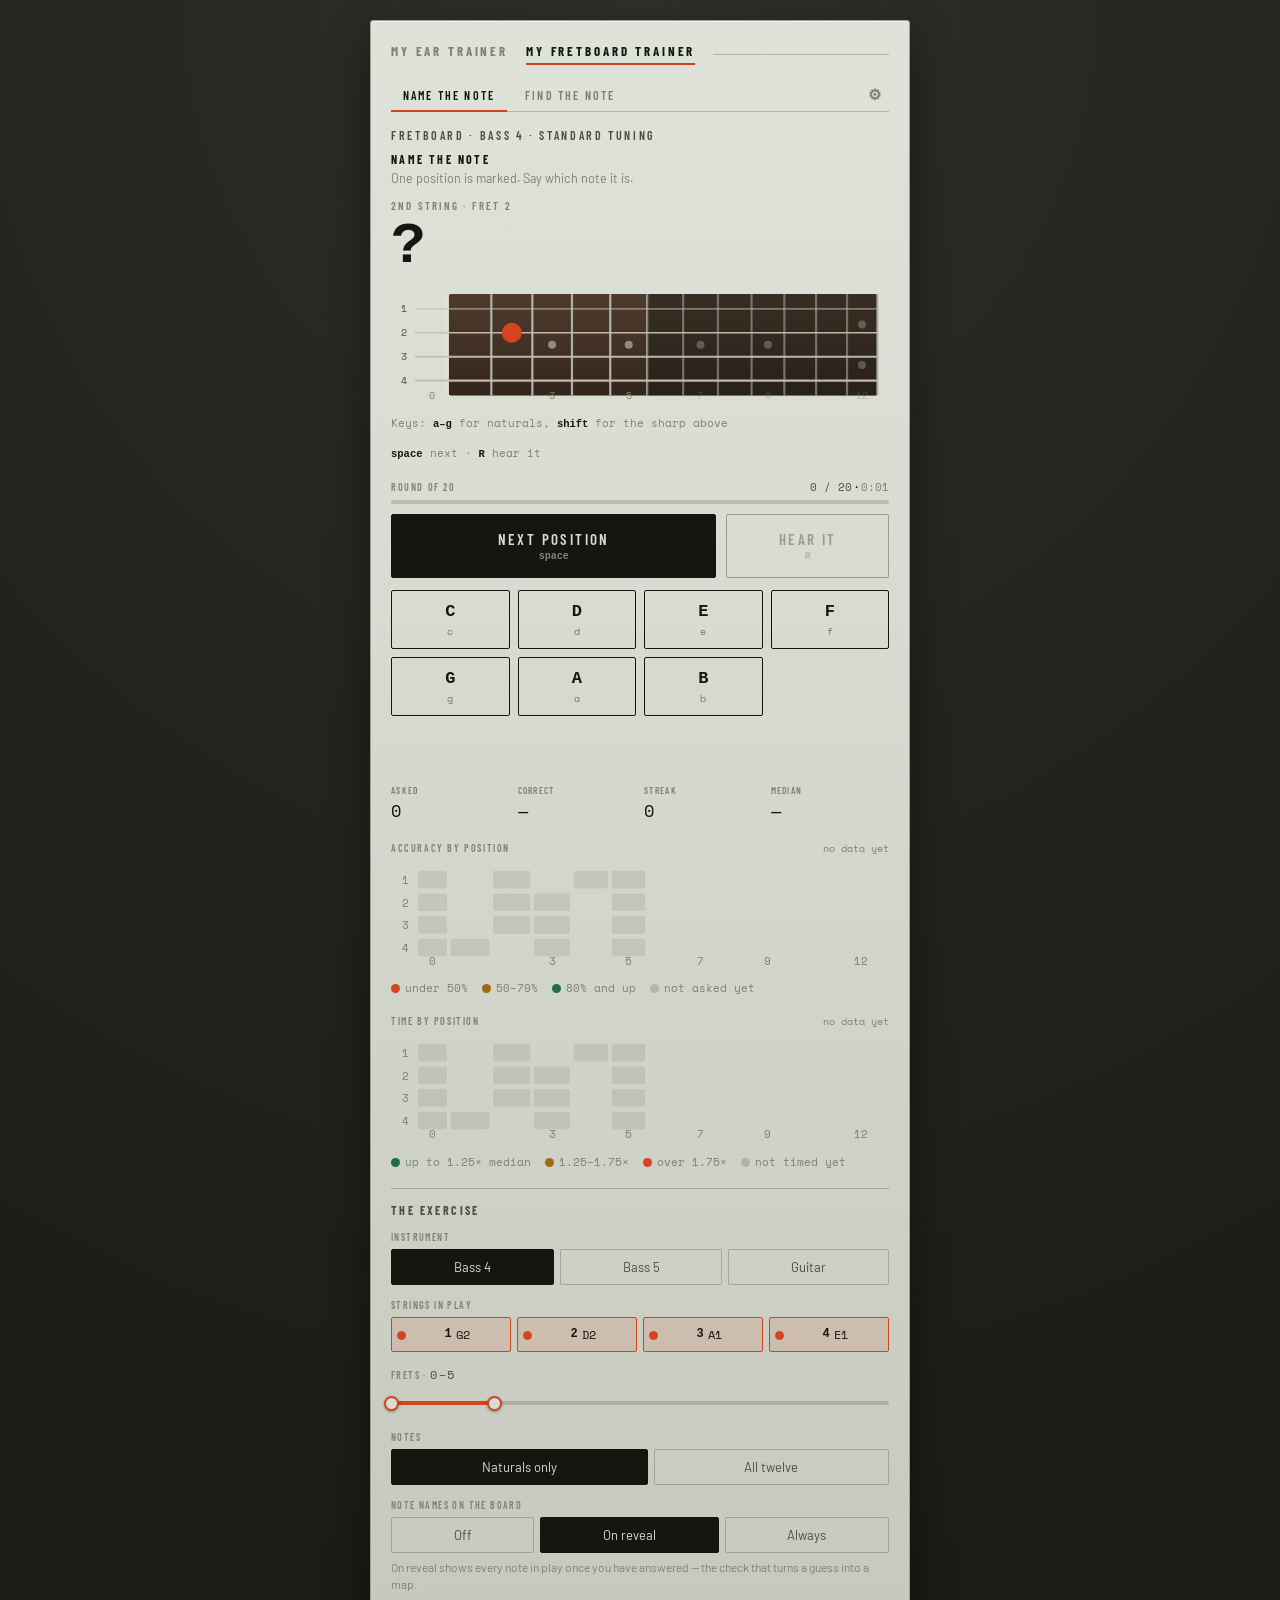
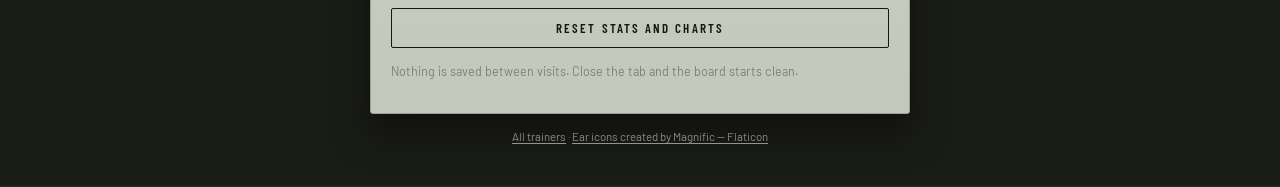
==== fretboard/index.html @ a4282eac "Self-host the fonts with font-display:optional Cloudflare's CLS debug view named three shifting elem" ====
<!DOCTYPE html>
<html lang="en" data-theme="auto">
<head>
<meta charset="utf-8">
<meta name="viewport" content="width=device-width, initial-scale=1, viewport-fit=cover">
<title>My Fretboard Trainer</title>
<meta name="description" content="Learn the notes on a bass or guitar fretboard. Name the note under a dot, or find a named note on the neck. Free, runs in the browser, no signup.">
<link rel="canonical" href="https://mymusictrainers.com/fretboard/">
<meta name="theme-color" content="#23261F">

<meta property="og:type" content="website">
<meta property="og:site_name" content="My Music Trainers">
<meta property="og:url" content="https://mymusictrainers.com/fretboard/">
<meta property="og:title" content="My Fretboard Trainer — note names on bass and guitar">
<meta property="og:description" content="Learn the notes on a bass or guitar fretboard. Name the note under a dot, or find a named note on the neck. Free, runs in the browser, no signup.">
<meta property="og:image" content="https://mymusictrainers.com/og-image.png">
<meta property="og:image:width" content="1200">
<meta property="og:image:height" content="630">
<meta property="og:image:alt" content="My Music Trainers — ear training and fretboard practice, in the browser">
<meta name="twitter:card" content="summary_large_image">
<meta name="twitter:title" content="My Fretboard Trainer — note names on bass and guitar">
<meta name="twitter:description" content="Learn the notes on a bass or guitar fretboard. Name the note under a dot, or find a named note on the neck. Free, runs in the browser, no signup.">
<meta name="twitter:image" content="https://mymusictrainers.com/og-image.png">

<link rel="icon" type="image/png" href="../favicon.png">
<link rel="apple-touch-icon" href="../favicon.png">
<!-- the four faces that carry the page above the fold; font-display:optional
     gives each a short window, and preloading is what lets them make it -->
<link rel="preload" href="/fonts/barlow-400.woff2" as="font" type="font/woff2" crossorigin>
<link rel="preload" href="/fonts/barlow-condensed-600.woff2" as="font" type="font/woff2" crossorigin>
<link rel="preload" href="/fonts/barlow-condensed-700.woff2" as="font" type="font/woff2" crossorigin>
<link rel="preload" href="/fonts/space-mono-400.woff2" as="font" type="font/woff2" crossorigin>
<link rel="stylesheet" href="../app.css">
<style>
  /* fretboard-only tokens; the shared palette lives in app.css */
  :root{
    --board:#413024;
    --board-deep:#33251B;
    --board-hi:#4E3B2C;
    --board-ink:#F0EBDD;
    --fret:#B9BCB6;
    --fret-deep:#8B8F88;
    --fret-num:#7C8175;
    --inlay:#E8E4D4;
    --nut:#E4E0D2;
    --string:#C7C0AE;
    --warn:#9A6B12;
  }
  @media (prefers-color-scheme:dark){
    :root:not([data-theme="light"]){
      --board:#2B1F17;
      --board-deep:#1F1610;
      --board-hi:#372820;
      --board-ink:#EFE9DB;
      --fret:#8E938F;
      --fret-deep:#5E625E;
      --fret-num:#8E9089;
      --inlay:#CFCABA;
      --nut:#C8C3B4;
      --string:#A49D8D;
      --warn:#E0A93F;
    }
  }
  :root[data-theme="dark"]{
    --board:#2B1F17;
    --board-deep:#1F1610;
    --board-hi:#372820;
    --board-ink:#EFE9DB;
    --fret:#8E938F;
    --fret-deep:#5E625E;
    --fret-num:#8E9089;
    --inlay:#CFCABA;
    --nut:#C8C3B4;
    --string:#A49D8D;
    --warn:#E0A93F;
  }

  .sec-head{font-family:'Barlow Condensed',sans-serif;text-transform:uppercase;letter-spacing:.2em;font-size:12px;font-weight:700;margin:10px 0 3px;}

  .readout{display:flex;align-items:baseline;gap:10px;min-height:56px;}
  .readout .num{font-family:'Space Mono',monospace;font-weight:700;font-size:clamp(40px,13vw,58px);line-height:.9;letter-spacing:-.03em;}
  .readout-cap{font-family:'Barlow Condensed',sans-serif;text-transform:uppercase;letter-spacing:.2em;font-size:11px;font-weight:600;color:var(--muted);margin:0 0 8px;min-height:14px;}
  .readout .num.ok{color:var(--correct);}
  .readout .num.no{color:var(--signal);}

  /* ---- the fingerboard ---- */
  .board-wrap{margin:14px 0 2px;}
  .board-wrap svg{width:100%;height:auto;display:block;touch-action:manipulation;}
  .board-wrap.pick svg{cursor:pointer;}
  .cell{fill:transparent;}
  .board-wrap.pick .cell.live:hover{fill:rgba(255,255,255,.09);}
  .cell.live:focus-visible{outline:none;fill:rgba(255,255,255,.14);stroke:var(--signal);stroke-width:1.5;}
  .mark-pulse{animation:pulse 1.6s ease-out infinite;transform-origin:center;transform-box:fill-box;}
  @keyframes pulse{0%{opacity:.75;r:9}70%{opacity:0;r:20}100%{opacity:0;r:20}}
  .board-legend{display:flex;flex-wrap:wrap;gap:14px;margin-top:8px;font-family:'Space Mono',monospace;font-size:10.5px;color:var(--muted);}
  .board-legend b{color:var(--ink);font-weight:700;}
  .swatch{display:inline-block;width:9px;height:9px;border-radius:50%;margin-right:5px;vertical-align:-1px;}
  #progTime{font-family:'Space Mono',monospace;font-size:11px;color:var(--muted);}
  .transport{display:grid;grid-template-columns:2fr 1fr;gap:10px;margin-top:10px;}

  /* note-name answer grid: monospace and no text-transform, because upper and
     lower case do real work in note spelling elsewhere in this suite */
  .notes-grid{display:grid;grid-template-columns:repeat(4,1fr);gap:8px;margin-top:12px;}
  .picked{fill:none;stroke:var(--signal);stroke-width:2.5;}
  .note-btn{
    font-family:'Space Mono',monospace;font-weight:700;font-size:17px;
    border:1px solid var(--ink);background:transparent;color:var(--ink);
    border-radius:2px;padding:11px 4px 9px;cursor:pointer;
    transition:background .12s,color .12s,border-color .12s,opacity .14s;
  }
  .note-btn:hover:not(:disabled){background:var(--tint-b);}
  .note-btn:disabled{opacity:.32;cursor:default;}
  .note-btn:focus-visible{outline:2px solid var(--signal);outline-offset:2px;}
  .note-btn span{display:block;font-size:10px;font-weight:400;opacity:.5;margin-top:3px;}
  .note-btn.mark-ok{background:var(--correct)!important;border-color:var(--correct)!important;color:var(--on-correct)!important;opacity:1!important;}
  .note-btn.mark-no{background:var(--signal)!important;border-color:var(--signal)!important;color:var(--on-signal)!important;opacity:1!important;}
  .note-btn.mark-truth{border-color:var(--correct)!important;color:var(--correct)!important;opacity:1!important;box-shadow:inset 0 0 0 1px var(--correct);}

  .verdict{font-family:'Barlow Condensed',sans-serif;text-transform:uppercase;letter-spacing:.18em;font-weight:700;font-size:14px;min-height:40px;margin-top:14px;}
  .verdict.warn{color:var(--warn);}

  .stats{display:grid;grid-template-columns:repeat(4,1fr);gap:8px;margin-top:10px;}

  .chart{margin-top:18px;}
  .chart svg{width:100%;height:auto;display:block;}

  .block{margin-top:18px;border-top:1px solid var(--rule);padding-top:14px;}
  .set-hint{font-size:12px;color:var(--muted);line-height:1.45;margin:6px 0 0;}
  .seg button{flex:1 1 auto;min-width:70px;font-family:'Barlow',sans-serif;font-size:13px;padding:9px 6px;border:1px solid var(--rule);background:transparent;color:var(--graphite);border-radius:2px;cursor:pointer;}
  .chips{display:flex;gap:6px;flex-wrap:wrap;}
  .chip{
    position:relative;flex:1 1 auto;min-width:62px;
    display:flex;align-items:center;justify-content:center;gap:4px;
    border:1px solid var(--rule);border-radius:2px;padding:8px 4px 8px 16px;
    cursor:pointer;user-select:none;background:transparent;
    font-family:'Space Mono',monospace;font-size:12px;color:var(--muted);opacity:.55;
    transition:background .12s,border-color .12s,color .12s,opacity .12s;
  }
  .chip::before{
    content:'';position:absolute;left:5px;top:50%;
    width:7px;height:7px;margin-top:-3.5px;border-radius:50%;
    border:1px solid var(--muted);background:transparent;
    transition:background .12s,border-color .12s;
  }
  .chip[aria-pressed="true"]{border-color:var(--signal);color:var(--ink);background:var(--wash-no-b);opacity:1;}
  .chip[aria-pressed="true"]::before{background:var(--signal);border-color:var(--signal);}
  .chip:focus-visible{outline:2px solid var(--signal);outline-offset:2px;}
  .chip b{font-weight:700;}
  .score-of{font-family:'Space Mono',monospace;font-size:12px;color:var(--muted);margin:6px 0 0;}
  .score-clock{font-size:32px;color:var(--graphite);}
  .score-row b{flex:0 0 86px;font-weight:400;color:var(--muted);}

  @keyframes spotlight{
    0%{box-shadow:inset 0 0 0 1px transparent;background:transparent;}
    18%{box-shadow:inset 0 0 0 2px var(--signal);background:var(--wash-no-b);}
    70%{box-shadow:inset 0 0 0 2px var(--signal);background:var(--wash-no-b);}
    100%{box-shadow:inset 0 0 0 1px transparent;background:transparent;}
  }
  #setupBlock{border-radius:3px;}
  @media (prefers-reduced-motion:reduce){
    *{transition:none !important;}
    .flash.fire{animation:none;}
    .flash.ok,.flash.no{opacity:0;}
    .mark-pulse{animation:none;opacity:0;}
    .spotlight{animation:none;outline:2px solid var(--signal);outline-offset:4px;}
  }
</style>
</head>
<body>
<main class="panel" id="panel">
  <div class="wordmark">
    <a class="wm-item" href="/ear/">My Ear Trainer</a>
    <h1 class="wm-item">My Fretboard Trainer</h1>
  </div>
  <div class="flash" id="flash"></div>

  <div class="tabs" role="tablist">
    <button class="tab" id="tabName" role="tab" aria-selected="true">Name the note</button>
    <button class="tab" id="tabFind" role="tab" aria-selected="false">Find the note</button>
    <button class="tab tab-gear" id="prefsBtn" aria-expanded="false" aria-label="Preferences">⚙</button>
  </div>

  <div id="prefsBack" class="sheet-back" hidden></div>
  <section id="prefs" class="sheet" hidden role="dialog" aria-modal="true" aria-label="Preferences">
    <div class="sheet-head">
      <span class="sheet-title">Preferences</span>
      <button class="sheet-x" id="prefsClose" aria-label="Close">×</button>
    </div>
    <div class="set-row" style="margin-top:14px">
      <div class="set-lab">Questions per round · <span class="slider-val" id="roundLenVal">20</span></div>
      <input type="range" id="roundLen" min="5" max="100" value="20" step="5">
    </div>
    <div class="set-row">
      <div class="set-lab">Appearance</div>
      <div class="seg" id="themeSeg">
        <button data-theme="auto" aria-pressed="true">Auto</button>
        <button data-theme="light" aria-pressed="false">Light</button>
        <button data-theme="dark" aria-pressed="false">Dark</button>
      </div>
    </div>
    <div class="set-row">
      <div class="set-lab">Hand</div>
      <div class="seg" id="handSeg">
        <button data-hand="right" aria-pressed="true">Right</button>
        <button data-hand="left" aria-pressed="false">Left</button>
      </div>
      <p class="set-hint">Left flips the board so the nut sits on the right.</p>
    </div>
    <div class="set-row">
      <div class="set-lab">Sound</div>
      <div class="seg" id="fxSeg">
        <button data-fx="on" aria-pressed="true">On</button>
        <button data-fx="off" aria-pressed="false">Off</button>
      </div>
      <p class="set-hint">Notes as you mark them, the note you were asked for, and a thud when you get one wrong.</p>
    </div>
    <div class="set-row">
      <div class="set-lab">Volume · <span class="slider-val" id="volVal">50%</span></div>
      <input type="range" id="vol" min="5" max="100" value="50" step="1">
    </div>
    <div class="set-row">
      <button class="btn" id="prefsDone">Done</button>
    </div>
  </section>

  <div id="roundBack" class="sheet-back" hidden></div>
  <section id="roundSheet" class="sheet" hidden role="dialog" aria-modal="true" aria-label="Round summary">
    <div class="sheet-head">
      <span class="sheet-title" id="roundTitle">Round summary</span>
      <button class="sheet-x" id="roundClose" aria-label="Close">×</button>
    </div>
    <div class="score">
      <span class="score-num" id="roundPct">—</span>
      <span class="score-num score-clock" id="roundClock">—</span>
    </div>
    <p class="score-of" id="roundOf"></p>
    <div class="score-bars" id="roundBreak"></div>
    <p class="score-say" id="roundSay"></p>
    <div class="set-row" id="roundActions"></div>
  </section>

  <p class="eyebrow" id="eyebrow">Fretboard · bass 4</p>
  <h2 class="sec-head" id="taskHead">Name the note</h2>
  <p class="sec-sub" id="taskSub">One position is marked. Say which note it is.</p>

  <p class="readout-cap" id="readCap">Marked position</p>
  <div class="readout">
    <span class="num" id="readNum">—</span>
    <span class="unit" id="readUnit"></span>
  </div>

  <div class="board-wrap" id="boardWrap">
    <svg id="board" viewBox="0 0 500 200" role="img" aria-label="Fretboard"></svg>
  </div>
  <div class="board-legend" id="boardLegend"></div>

  <div class="prog">
    <div class="prog-head">
      <span id="progLabel">Round of 20</span>
      <span><span id="progCount">0 / 20</span> · <span id="progTime">0:00</span></span>
    </div>
    <div class="prog-track"><div class="prog-fill" id="progFill"></div></div>
  </div>

  <div class="transport">
    <button class="btn btn-primary" id="nextBtn">Next position<span class="btn-key">space</span></button>
    <button class="btn" id="playBtn" disabled>Hear it<span class="btn-key">R</span></button>
  </div>

  <div class="notes-grid" id="notesGrid"></div>

  <p class="verdict" id="verdict"></p>

  <div class="stats">
    <div><div class="stat-k">Asked</div><div class="stat-v" id="sAsked">0</div></div>
    <div><div class="stat-k">Correct</div><div class="stat-v" id="sAcc">—</div></div>
    <div><div class="stat-k">Streak</div><div class="stat-v" id="sStreak">0</div></div>
    <div><div class="stat-k">Median</div><div class="stat-v" id="sTime">—</div></div>
  </div>

  <div class="chart">
    <div class="chart-head">
      <span class="chart-title">Accuracy by position</span>
      <span class="chart-note" id="heatNote">no data yet</span>
    </div>
    <svg id="heat" viewBox="0 0 500 160" role="img" aria-label="Accuracy by fretboard position"></svg>
    <div class="board-legend" id="heatLegend">
      <span><i class="swatch" style="background:var(--signal)"></i>under 50%</span>
      <span><i class="swatch" style="background:var(--warn)"></i>50–79%</span>
      <span><i class="swatch" style="background:var(--correct)"></i>80% and up</span>
      <span><i class="swatch" style="background:var(--tint-c)"></i>not asked yet</span>
    </div>
  </div>

  <div class="chart">
    <div class="chart-head">
      <span class="chart-title">Time by position</span>
      <span class="chart-note" id="timeChartNote">no data yet</span>
    </div>
    <svg id="timeChart" viewBox="0 0 500 160" role="img" aria-label="Answer time by fretboard position"></svg>
    <div class="board-legend" id="timeLegend">
      <span><i class="swatch" style="background:var(--correct)"></i>up to 1.25&times; median</span>
      <span><i class="swatch" style="background:var(--warn)"></i>1.25–1.75&times;</span>
      <span><i class="swatch" style="background:var(--signal)"></i>over 1.75&times;</span>
      <span><i class="swatch" style="background:var(--tint-c)"></i>not timed yet</span>
    </div>
  </div>

  <div class="block">
    <p class="block-head">The exercise</p>
    <div id="setupBlock">
      <div class="set-row">
        <div class="set-lab">Instrument</div>
        <div class="seg" id="instSeg">
          <button data-inst="bass4" aria-pressed="true">Bass 4</button>
          <button data-inst="bass5" aria-pressed="false">Bass 5</button>
          <button data-inst="guitar6" aria-pressed="false">Guitar</button>
        </div>
      </div>

      <div class="set-row">
        <div class="set-lab">Strings in play</div>
        <div class="chips" id="stringChips"></div>
      </div>

      <div class="set-row">
        <div class="set-lab">Frets · <span class="slider-val" id="fretVal">0–5</span></div>
        <div class="dual" id="fretDual"></div>
      </div>

      <div class="set-row">
        <div class="set-lab">Notes</div>
        <div class="seg" id="poolSeg">
          <button data-pool="nat" aria-pressed="true">Naturals only</button>
          <button data-pool="all" aria-pressed="false">All twelve</button>
        </div>
      </div>

      <div class="set-row">
        <div class="set-lab">Note names on the board</div>
        <div class="seg" id="labelSeg">
          <button data-label="off" aria-pressed="false">Off</button>
          <button data-label="reveal" aria-pressed="true">On reveal</button>
          <button data-label="always" aria-pressed="false">Always</button>
        </div>
        <p class="set-hint" id="labelHint">On reveal shows every note in play once you have answered — the check that turns a guess into a map.</p>
      </div>
    </div>

    <div class="set-row">
      <button class="btn btn-sm" id="resetBtn">Reset stats and charts</button>
    </div>
  </div>

  <p class="note">Nothing is saved between visits. Close the tab and the board starts clean.</p>
  <!-- Kept in the layout rather than display:none — Safari will not output
       audio from a hidden media element, which made the fallback route show a
       playing tab and stay silent. Off-screen and inert instead. -->
  <audio id="player" playsinline preload="auto"
         style="position:absolute;width:1px;height:1px;opacity:0;pointer-events:none"></audio>
</main>

<script src="../audio.js"></script>
<script>
(function(){
  'use strict';
  var A=window.TrainerAudio;
  function el(id){return document.getElementById(id);}
  var SVGNS='http://www.w3.org/2000/svg';

  /* ================= note theory ================= */
  var SHARP=['C','C\u266F','D','D\u266F','E','F','F\u266F','G','G\u266F','A','A\u266F','B'];
  var FLAT =['C','D\u266D','D','E\u266D','E','F','G\u266D','G','A\u266D','A','B\u266D','B'];
  var NATURAL_PCS=[0,2,4,5,7,9,11];
  var LETTER_KEY={C:0,D:2,E:4,F:5,G:7,A:9,B:11};

  function pcOf(midi){ return ((midi%12)+12)%12; }
  function octOf(midi){ return Math.floor(midi/12)-1; }
  function isNatural(pc){ return NATURAL_PCS.indexOf(pc)>=0; }
  function nameOf(pc){ return SHARP[pc]; }
  function altOf(pc){ return FLAT[pc]===SHARP[pc] ? '' : FLAT[pc]; }
  function fullName(midi){ return SHARP[pcOf(midi)]+octOf(midi); }
  function freqOf(midi){ return 440*Math.pow(2,(midi-69)/12); }

  // Open strings low to high. Bass and guitar are written an octave above where
  // they sound; these are sounding pitches, so a 4-string bass starts at E1.
  var INSTRUMENTS={
    bass4:  {label:'Bass 4',   open:[28,33,38,43],             maxFret:24},
    bass5:  {label:'Bass 5',   open:[23,28,33,38,43],          maxFret:24},
    guitar6:{label:'Guitar',   open:[40,45,50,55,59,64],       maxFret:22}
  };
  var INLAY_SINGLE=[3,5,7,9,15,17,19,21];
  var INLAY_DOUBLE=[12,24];

  /* ================= state ================= */
  var state={
    mode:'name',                 // 'name' | 'find'
    inst:'bass4',
    stringsOn:[],                // low -> high
    fretLo:0, fretHi:5,
    pool:'nat',                  // 'nat' | 'all'
    labels:'reveal',             // 'off' | 'reveal' | 'always'
    hand:'right',
    roundLen:20,
    fx:true, vol:0.5,
    route:'ctx',
    trial:null,                  // {s,f,midi,pc,target,answered,pick,ok,t0}
    dialog:null,
    data:{}                      // per-mode tallies
  };

  function freshRound(){
    return {trials:0,correct:0,byString:{},byNote:{},chance:0,
            ms:0,t0:0,running:false,started:false};
  }
  function freshTally(){
    return {trials:0,correct:0,streak:0,best:0,times:[],
            byPos:{},posMs:{},byNote:{},byString:{},last:null,r:freshRound()};
  }

  // Wall clock for the round, paused while a dialog is open. Median answer time
  // already measures thinking; this measures the round as a whole, which is the
  // number that comes down as recall replaces working it out. Leaving it running
  // behind a settings sheet would only measure how long you spent in the sheet.
  function clockStart(){
    var r=D().r;
    if(r.running) return;
    r.t0=Date.now(); r.running=true; r.started=true;
  }
  function clockPause(){
    var r=D().r;
    if(!r.running) return;
    r.ms+=Date.now()-r.t0; r.running=false;
  }
  function clockMs(){
    var r=D().r;
    return r.ms+(r.running?Date.now()-r.t0:0);
  }
  function fmtClock(ms){
    var t=Math.round(ms/1000), m=Math.floor(t/60), sec=t-m*60;
    return m+':'+(sec<10?'0':'')+sec;
  }
  state.data.name=freshTally();
  state.data.find=freshTally();
  function D(){ return state.data[state.mode]; }

  // Standard tuning only. Alternate tunings were built and cut: they moved the
  // whole map under the user mid-practice, which is the opposite of what this
  // is for.
  function openMidis(){ return INSTRUMENTS[state.inst].open.slice(); }
  function nStrings(){ return INSTRUMENTS[state.inst].open.length; }
  function maxFret(){ return INSTRUMENTS[state.inst].maxFret; }
  function midiAt(s,f){ return openMidis()[s]+f; }
  // Strings are numbered from the thinnest: string 1 is the highest pitch.
  function stringNo(s){ return nStrings()-s; }

  /* ================= sampling ================= */
  // Every position the current settings allow. One flat list keeps sampling,
  // the heat chart and the guessing floor all reading from the same source.
  function pool(){
    var out=[],o=openMidis();
    for(var s=0;s<o.length;s++){
      if(!state.stringsOn[s]) continue;
      for(var f=state.fretLo;f<=state.fretHi;f++){
        var pc=pcOf(o[s]+f);
        if(state.pool==='nat'&&!isNatural(pc)) continue;
        out.push({s:s,f:f,pc:pc,midi:o[s]+f});
      }
    }
    return out;
  }
  function poolPcs(){
    var seen={},out=[],p=pool();
    for(var i=0;i<p.length;i++) if(!seen[p[i].pc]){ seen[p[i].pc]=1; out.push(p[i].pc); }
    out.sort(function(a,b){return a-b;});
    return out;
  }
  // Answer options are the whole allowed alphabet, not just the notes reachable
  // in this fret window — shrinking the grid would leak the answer.
  function options(){
    if(state.pool==='nat') return NATURAL_PCS.slice();
    return [0,1,2,3,4,5,6,7,8,9,10,11];
  }
  function chanceNow(){
    if(state.mode==='name'){
      // A listener who knows the settings can only narrow it to the notes that
      // actually occur in the window, so that is the honest guessing floor.
      var k=poolPcs().length;
      return k?1/k:0;
    }
    // Finding *every* place a note sits means picking one exact subset out of
    // all of them, so the floor is 1/C(n,k) — vanishing, and honestly so. This
    // mode is not guessable, and the bands below end up reading raw accuracy,
    // which is the right behaviour for a task with no shortcut.
    var p=pool();
    if(!p.length) return 0;
    var pcs=poolPcs(), tot=0;
    for(var i=0;i<pcs.length;i++){
      var hits=0;
      for(var j=0;j<p.length;j++) if(p[j].pc===pcs[i]) hits++;
      tot+=1/choose(p.length,hits);
    }
    return tot/pcs.length;      // averaged over targets, each equally likely
  }
  function choose(n,k){
    if(k<0||k>n) return 0;
    var r=1;
    for(var i=1;i<=k;i++) r=r*(n-k+i)/i;
    return r;
  }

  function pick(arr){ return arr[Math.floor(Math.random()*arr.length)]; }

  /* ================= audio ================= */
  var ctx=null, SR=44100, player=el('player');
  function alog(m){ if(window.console&&console.warn) console.warn('[audio] '+m); }
  function ensureCtx(){ ctx=A.ensureCtx(); return ctx; }
  // [harmonic, amplitude, decay in nepers/sec]. Upper partials of a plucked
  // string die far faster than the fundamental; that fading brightness is most
  // of what makes it sound like a string rather than an organ.
  var AMPS=[1,.62,.42,.28,.19,.13,.09,.06];
  function decayOf(k){ return 1.7*Math.pow(k,0.82); }
  function partials(){
    var out=[];
    for(var i=0;i<AMPS.length;i++) out.push([i+1,AMPS[i],decayOf(i+1)]);
    return out;
  }
  var NORM=(function(){ var t=0; for(var i=0;i<AMPS.length;i++) t+=AMPS[i]; return Math.max(1,t*0.72); })();
  // Ears are much less sensitive down low: E1 at a given amplitude sounds far
  // quieter than A4. Rough inverse of the equal-loudness contour, 1.0 at 440 Hz.
  function loudnessGain(f){ return A.loudnessGain(f); }
  var DUR=1.35;
  function scheduleNote(freq,start,dur){
    var g=ctx.createGain(), peak=Math.min(0.98,0.92*state.vol*loudnessGain(freq));
    var atk=0.006, rel=0.06;
    g.gain.setValueAtTime(0.0001,start);
    g.gain.linearRampToValueAtTime(peak,start+atk);
    g.gain.setValueAtTime(peak,start+dur-rel);
    g.gain.exponentialRampToValueAtTime(0.0001,start+dur);
    g.connect(ctx.destination);
    partials().forEach(function(p){
      var pf=freq*p[0];
      if(pf>18000) return;
      var o=ctx.createOscillator();
      o.type='sine'; o.frequency.setValueAtTime(pf,start);
      var pg=ctx.createGain(), a=p[1]/NORM;
      pg.gain.setValueAtTime(a,start);
      pg.gain.exponentialRampToValueAtTime(Math.max(0.00005,a*Math.exp(-p[2]*dur)),start+dur);
      o.connect(pg); pg.connect(g);
      o.start(start); o.stop(start+dur+0.05);
    });
  }
  function renderWav(freq,dur,fail){
    var lead=fail?THUD_LEAD:0;
    var n=Math.round((dur+lead)*SR), buf=new ArrayBuffer(44+n*2), dv=new DataView(buf);
    function str(o,s){ for(var k=0;k<s.length;k++) dv.setUint8(o+k,s.charCodeAt(k)); }
    str(0,'RIFF'); dv.setUint32(4,36+n*2,true); str(8,'WAVE');
    str(12,'fmt '); dv.setUint32(16,16,true); dv.setUint16(20,1,true);
    dv.setUint16(22,1,true); dv.setUint32(24,SR,true); dv.setUint32(28,SR*2,true);
    dv.setUint16(32,2,true); dv.setUint16(34,16,true);
    str(36,'data'); dv.setUint32(40,n*2,true);
    var ps=partials(), amp=Math.min(0.98,0.92*state.vol*loudnessGain(freq)), off=44;
    var kt=thudSample(SR), ty=0, tamp=Math.min(0.9,state.vol);
    for(var i=0;i<n;i++){
      var t=i/SR, tn=t-lead, v=0;
      var env=tn<0?0:Math.max(0,Math.min(1,tn/0.006,(dur-tn)/0.06));
      if(tn>=0) for(var k=0;k<ps.length;k++){
        var pf=freq*ps[k][0];
        if(pf>18000) continue;
        v+=ps[k][1]*Math.exp(-ps[k][2]*tn)*Math.sin(2*Math.PI*pf*tn);
      }
      v=v/NORM*amp*env;
      if(fail&&t<THUD_DUR){
        ty+=kt.a*((Math.random()*2-1)-ty);
        v+=ty*kt.nf*Math.exp(-THUD_DECAY*t)*tamp;
      }
      dv.setInt16(off,Math.max(-1,Math.min(1,v))*32767,true); off+=2;
    }
    return buf;
  }
  // blob: URLs are blocked inside the published-artifact sandbox, so the WAV
  // goes in as a data: URI instead.
  function wavUri(freq,dur,fail){ return A.toDataUri(renderWav(freq,dur,fail)); }
  function playViaElement(freq,fail){
    try{
      player.src=wavUri(freq,DUR,fail);
      player.volume=1;
      var pr=player.play();
      if(pr&&pr.then) pr.catch(function(e){ alog('element blocked: '+e.name); });
    }catch(e){ alog('wav fallback failed: '+e.message); }
  }
  // Failure is a noise burst, not a pitched tone — the same decision the ear
  // trainer landed on. A pitched error sound sits in the same world as the note
  // being taught and muddies it; a dull thud reads as "no" and gets out of the
  // way before the correct note arrives.
  var THUD_DUR=0.3, THUD_LEAD=0.22, THUD_CUT=200, THUD_DECAY=11;
  // white noise through a one-pole lowpass, normalised so the buffer lands at
  // roughly unit RMS whatever the cutoff is
  function thudSample(rate){
    var a=1-Math.exp(-2*Math.PI*THUD_CUT/rate);
    return {a:a, nf:1/Math.sqrt(a/(2-a))};
  }
  function scheduleThud(c,start){
    var rate=c.sampleRate||SR, n=Math.round(THUD_DUR*rate), k=thudSample(rate);
    var buf=c.createBuffer(1,n,rate), d=buf.getChannelData(0), y=0;
    for(var i=0;i<n;i++){
      y+=k.a*((Math.random()*2-1)-y);
      d[i]=y*k.nf*Math.exp(-THUD_DECAY*i/rate);
    }
    var src=c.createBufferSource(); src.buffer=buf;
    var g=c.createGain();
    g.gain.setValueAtTime(Math.min(0.9,0.25*state.vol*4),start);
    src.connect(g); g.connect(c.destination);
    src.start(start);
  }

  function playMidi(midi,fail){
    if(!state.fx) return;
    var f=freqOf(midi);
    // the fallback is for a context that will not wake, not a permanent verdict
    if(state.route==='element'&&A.isRunning()) state.route='webaudio';
    var c=state.route==='element'?null:ensureCtx();
    if(c){
      if(fail) scheduleThud(c,c.currentTime+0.03);
      // resume() is async and often still reads 'suspended' right here on the
      // first gesture. Schedule anyway; only fall back if it never wakes.
      scheduleNote(f,c.currentTime+0.05+(fail?THUD_LEAD:0),DUR);
      if(c.state!=='running'){
        setTimeout(function(){
          if(c.state!=='running'&&state.route!=='element'){
            alog('context never resumed, switching to audio element');
            state.route='element';
            playViaElement(f,fail);
          }
        },350);
      }
    } else {
      state.route='element';
      playViaElement(f,fail);
    }
  }

  /* ================= board geometry ================= */
  // Fret spacing is blended: true geometric spacing (each fret at
  // 1 - 2^(-n/12) of the scale) looks like a real neck but squeezes the top
  // frets into slivers you cannot tap. Half linear keeps every cell hittable
  // while the taper still reads as a fingerboard.
  var GEO_MIX=0.55;
  function geom(opt){
    opt=opt||{};
    var rowH=opt.rowH||24, openW=opt.openW||34, padL=opt.padL||24,
        padR=opt.padR||12, padT=opt.padT||18, padB=opt.padB||26,
        span=opt.span||430;
    var n=nStrings();
    var N=Math.min(maxFret(),Math.max(12,state.fretHi));
    var raw=function(k){ return 1-Math.pow(2,-k/12); };
    var g=raw(N), frac=[];
    for(var k=0;k<=N;k++) frac.push(GEO_MIX*(raw(k)/g)+(1-GEO_MIX)*(k/N));
    var nutX=padL+openW;
    var G={
      N:N, n:n, rowH:rowH, openW:openW, padL:padL, padT:padT, nutX:nutX, span:span,
      width:nutX+span+padR,
      height:padT+(n-1)*rowH+padB,
      fretX:function(k){ return nutX+frac[k]*span; },
      y:function(s){ return padT+(n-1-s)*rowH; }
    };
    G.cellX=function(f){ return f===0 ? padL+openW/2 : (G.fretX(f-1)+G.fretX(f))/2; };
    G.cellW=function(f){ return f===0 ? openW : (G.fretX(f)-G.fretX(f-1)); };
    return G;
  }
  function mk(name,attrs){
    var e=document.createElementNS(SVGNS,name);
    if(attrs) for(var k in attrs) if(attrs.hasOwnProperty(k)) e.setAttribute(k,attrs[k]);
    return e;
  }
  function txt(x,y,s,attrs){
    var t=mk('text',attrs||{});
    t.setAttribute('x',x); t.setAttribute('y',y);
    t.textContent=s;
    return t;
  }
  function clear(node){ while(node.firstChild) node.removeChild(node.firstChild); }

  /* ================= the main board ================= */
  var board=el('board'), boardWrap=el('boardWrap');

  function inPlay(s,f){
    if(!state.stringsOn[s]) return false;
    if(f<state.fretLo||f>state.fretHi) return false;
    if(state.pool==='nat'&&!isNatural(pcOf(midiAt(s,f)))) return false;
    return true;
  }

  function showNames(){
    if(state.labels==='always') return true;
    if(state.labels==='reveal'&&state.trial&&state.trial.answered) return true;
    return false;
  }

  function drawBoard(){
    var G=geom({}), t=state.trial;
    clear(board);
    board.setAttribute('viewBox','0 0 '+G.width+' '+G.height);

    var flip=state.hand==='left';
    var root=mk('g',{});
    if(flip) root.setAttribute('transform','translate('+G.width+',0) scale(-1,1)');
    board.appendChild(root);

    var topY=G.y(G.n-1)-G.rowH*0.62, botY=G.y(0)+G.rowH*0.62;

    // fingerboard slab
    var grad=mk('linearGradient',{id:'boardGrad',x1:'0',y1:'0',x2:'0',y2:'1'});
    grad.appendChild(mk('stop',{offset:'0','stop-color':'var(--board-hi)'}));
    grad.appendChild(mk('stop',{offset:'0.55','stop-color':'var(--board)'}));
    grad.appendChild(mk('stop',{offset:'1','stop-color':'var(--board-deep)'}));
    var defs=mk('defs',{}); defs.appendChild(grad); root.appendChild(defs);
    root.appendChild(mk('rect',{x:G.nutX,y:topY,width:G.span,height:botY-topY,
      fill:'url(#boardGrad)',rx:2}));

    // frets
    for(var k=1;k<=G.N;k++){
      root.appendChild(mk('line',{x1:G.fretX(k),y1:topY,x2:G.fretX(k),y2:botY,
        stroke:'var(--fret)','stroke-width':k<=12?2:1.6}));
      root.appendChild(mk('line',{x1:G.fretX(k)+1,y1:topY,x2:G.fretX(k)+1,y2:botY,
        stroke:'var(--fret-deep)','stroke-width':.6,opacity:.7}));
    }
    // nut
    root.appendChild(mk('rect',{x:G.nutX-4,y:topY,width:4,height:botY-topY,
      fill:'var(--nut)',rx:1}));

    // inlays, centred between the middle strings
    var midY=(G.y(0)+G.y(G.n-1))/2;
    INLAY_SINGLE.forEach(function(f){
      if(f>G.N) return;
      root.appendChild(mk('circle',{cx:G.cellX(f),cy:midY,r:4,fill:'var(--inlay)',opacity:.5}));
    });
    INLAY_DOUBLE.forEach(function(f){
      if(f>G.N) return;
      var off=G.rowH*(G.n>4?1.1:0.85);
      root.appendChild(mk('circle',{cx:G.cellX(f),cy:midY-off,r:4,fill:'var(--inlay)',opacity:.5}));
      root.appendChild(mk('circle',{cx:G.cellX(f),cy:midY+off,r:4,fill:'var(--inlay)',opacity:.5}));
    });

    // the fret window in play: everything outside it is hatched back
    var loEdge=state.fretLo===0?G.padL:G.fretX(state.fretLo-1);
    var hiEdge=G.fretX(Math.min(state.fretHi,G.N));
    if(loEdge>G.padL+0.5)
      root.appendChild(mk('rect',{x:G.padL,y:topY,width:loEdge-G.padL,height:botY-topY,
        fill:'var(--case-deep)',opacity:.42}));
    if(hiEdge<G.nutX+G.span-0.5)
      root.appendChild(mk('rect',{x:hiEdge,y:topY,width:G.nutX+G.span-hiEdge,height:botY-topY,
        fill:'var(--case-deep)',opacity:.42}));

    // strings: low strings are thicker, and dead strings are drawn thin and dim
    for(var s=0;s<G.n;s++){
      var live=state.stringsOn[s];
      var w=1+(G.n-1-s)*0.42;
      root.appendChild(mk('line',{x1:G.padL,y1:G.y(s),x2:G.nutX+G.span,y2:G.y(s),
        stroke:'var(--string)','stroke-width':live?w:0.7,opacity:live?0.95:0.28}));
    }

    // note names
    if(showNames()){
      for(var s2=0;s2<G.n;s2++){
        for(var f2=state.fretLo;f2<=Math.min(state.fretHi,G.N);f2++){
          if(!inPlay(s2,f2)) continue;
          if(t&&t.s===s2&&t.f===f2) continue;      // the marker carries its own label
          var g2=mk('g',{});
          if(flip) g2.setAttribute('transform','translate('+(2*G.cellX(f2))+',0) scale(-1,1)');
          g2.appendChild(txt(G.cellX(f2),G.y(s2)+3.5,nameOf(pcOf(midiAt(s2,f2))),
            {fill:'var(--board-ink)','font-family':"'Space Mono',monospace",'font-size':'9.5',
             'text-anchor':'middle',opacity:'.72'}));
          root.appendChild(g2);
        }
      }
    }

    // marker / picked cells
    if(state.mode==='name'&&t){
      var c=t.answered?(t.ok?'var(--correct)':'var(--signal)'):'var(--signal)';
      if(!t.answered)
        root.appendChild(mk('circle',{cx:G.cellX(t.f),cy:G.y(t.s),r:9,
          fill:'none',stroke:c,'stroke-width':2,'class':'mark-pulse'}));
      root.appendChild(mk('circle',{cx:G.cellX(t.f),cy:G.y(t.s),r:9.5,fill:c}));
      if(t.answered){
        var gl=mk('g',{});
        if(flip) gl.setAttribute('transform','translate('+(2*G.cellX(t.f))+',0) scale(-1,1)');
        gl.appendChild(txt(G.cellX(t.f),G.y(t.s)+3.4,nameOf(t.pc),
          {fill:t.ok?'var(--on-correct)':'var(--on-signal)','font-family':"'Space Mono',monospace",
           'font-size':'9','font-weight':'700','text-anchor':'middle'}));
        root.appendChild(gl);
      }
    }
    if(state.mode==='find'&&t){
      if(!t.answered){
        // an open ring while you are still deciding: a filled dot would read as
        // a verdict before there is one
        t.marks.forEach(function(k){
          var q=k.split(':');
          root.appendChild(mk('circle',{cx:G.cellX(Number(q[1])),cy:G.y(Number(q[0])),
            r:9.5,'class':'picked'}));
        });
      } else {
        // found, missed and spurious all read differently: filled green for the
        // ones you got, hollow green for the ones you walked past, red for the
        // ones that were never this note
        var want=targetKeys(t.target);
        want.forEach(function(k){
          var q=k.split(':'), got=t.marks.indexOf(k)>=0;
          root.appendChild(mk('circle',{cx:G.cellX(Number(q[1])),cy:G.y(Number(q[0])),
            r:9.5,fill:got?'var(--correct)':'none',
            stroke:'var(--correct)','stroke-width':2,
            'stroke-dasharray':got?'':'3 3'}));
        });
        t.marks.forEach(function(k){
          if(want.indexOf(k)>=0) return;
          var q=k.split(':');
          root.appendChild(mk('circle',{cx:G.cellX(Number(q[1])),cy:G.y(Number(q[0])),
            r:9.5,fill:'var(--signal)'}));
        });
      }
    }

    // hit targets for picking, on top of everything
    if(state.mode==='find'){
      for(var s3=0;s3<G.n;s3++){
        for(var f3=0;f3<=G.N;f3++){
          var ok=inPlay(s3,f3);
          var r=mk('rect',{x:G.cellX(f3)-G.cellW(f3)/2+1,y:G.y(s3)-G.rowH/2+1,
            width:Math.max(6,G.cellW(f3)-2),height:G.rowH-2,
            'class':'cell'+(ok?' live':'')});
          if(ok){
            r.setAttribute('tabindex','0');
            r.setAttribute('role','button');
            r.setAttribute('aria-label','String '+stringNo(s3)+', fret '+f3);
            r.dataset.s=s3; r.dataset.f=f3;
          }
          root.appendChild(r);
        }
      }
    }

    // string numbers, outside the flip so they stay readable
    for(var s4=0;s4<G.n;s4++){
      board.appendChild(txt(flip?G.width-G.padL+8:G.padL-8,G.y(s4)+3.5,String(stringNo(s4)),
        {fill:state.stringsOn[s4]?'var(--graphite)':'var(--muted)',
         'font-family':"'Space Mono',monospace",'font-size':'10',
         'text-anchor':flip?'start':'end',opacity:state.stringsOn[s4]?'1':'.45'}));
    }
    // fret numbers
    var nums=[0].concat(INLAY_SINGLE,INLAY_DOUBLE);
    nums.forEach(function(f){
      if(f>G.N) return;
      var x=G.cellX(f);
      board.appendChild(txt(flip?G.width-x:x,G.height-8,String(f),
        {fill:'var(--fret-num)','font-family':"'Space Mono',monospace",'font-size':'10',
         'text-anchor':'middle',opacity:(f>=state.fretLo&&f<=state.fretHi)?'1':'.4'}));
    });
  }

  /* ================= the answer grid ================= */
  var notesGrid=el('notesGrid');
  function buildGrid(){
    clear(notesGrid);
    if(state.mode!=='name'){ notesGrid.hidden=true; return; }
    notesGrid.hidden=false;
    options().forEach(function(pc){
      var b=document.createElement('button');
      b.className='note-btn';
      b.dataset.pc=pc;
      b.disabled=true;
      var main=document.createTextNode(nameOf(pc));
      b.appendChild(main);
      var sp=document.createElement('span');
      var alt=altOf(pc);
      sp.textContent=alt?alt:keyHint(pc);
      b.appendChild(sp);
      notesGrid.appendChild(b);
    });
  }
  // Letter keys pick the natural; shift picks the sharp above it. That mirrors
  // how the note is spelled, so the hand learns the same map as the eye.
  function keyHint(pc){
    for(var L in LETTER_KEY) if(LETTER_KEY.hasOwnProperty(L)&&LETTER_KEY[L]===pc) return L.toLowerCase();
    return '';
  }
  function pcFromKey(key,shift){
    var L=key.toUpperCase();
    if(!LETTER_KEY.hasOwnProperty(L)) return -1;
    var pc=LETTER_KEY[L];
    if(shift){
      if(L==='E'||L==='B') return -1;   // no E#/B# in this spelling
      pc=(pc+1)%12;
    }
    if(options().indexOf(pc)<0) return -1;
    return pc;
  }
  function gridEnabled(on){
    var bs=notesGrid.childNodes;
    for(var i=0;i<bs.length;i++) bs[i].disabled=!on;
  }
  function gridClear(){
    var bs=notesGrid.childNodes;
    for(var i=0;i<bs.length;i++){
      bs[i].className='note-btn';
    }
  }
  function gridMark(pc,cls){
    var bs=notesGrid.childNodes;
    for(var i=0;i<bs.length;i++){
      if(Number(bs[i].dataset.pc)===pc) bs[i].className='note-btn '+cls;
    }
  }

  /* ================= trials ================= */
  var readCap=el('readCap'), readNum=el('readNum'), readUnit=el('readUnit'),
      verdict=el('verdict'), nextBtn=el('nextBtn'), playBtn=el('playBtn'),
      panel=el('panel'), flash=el('flash');

  var ORD=['1st','2nd','3rd','4th','5th','6th','7th'];
  function ordString(s){ return ORD[stringNo(s)-1]||(stringNo(s)+'th'); }

  function emptyPool(){
    state.trial=null;
    readCap.textContent='Nothing to ask';
    readNum.textContent='—';
    readNum.className='num';
    readUnit.textContent='';
    verdict.className='verdict warn';
    verdict.innerHTML='No positions left in play<small>Widen the fret range, switch a string back on, or allow all twelve notes.</small>';
    nextBtn.disabled=true;
    playBtn.disabled=true;
    gridEnabled(false);
    drawBoard();
  }

  function newTrial(){
    var p=pool();
    if(!p.length){ emptyPool(); return; }
    nextBtn.disabled=false;
    gridClear();
    flash.className='flash';
    panel.className='panel';
    verdict.className='verdict';
    verdict.innerHTML='';
    playBtn.disabled=true;

    if(state.mode==='name'){
      var cand=p;
      if(p.length>1&&state.trial)
        cand=p.filter(function(c){ return !(c.s===state.trial.s&&c.f===state.trial.f); });
      var c=pick(cand.length?cand:p);
      state.trial={s:c.s,f:c.f,midi:c.midi,pc:c.pc,answered:false,ok:false,pick:null,t0:Date.now()};
      readCap.textContent=ordString(c.s)+' string · fret '+c.f;
      readNum.textContent='?';
      readNum.className='num';
      readUnit.textContent='';
      gridEnabled(true);
    } else {
      var pcs=poolPcs(), cand2=pcs;
      if(pcs.length>1&&state.trial)
        cand2=pcs.filter(function(x){ return x!==state.trial.target; });
      var tgt=pick(cand2.length?cand2:pcs);
      state.trial={target:tgt,answered:false,ok:false,marks:[],t0:Date.now()};
      readCap.textContent='Find every one of these';
      readNum.textContent=nameOf(tgt);
      readNum.className='num';
      readUnit.textContent=altOf(tgt)?'or '+altOf(tgt):'';
      gridEnabled(false);
    }
    drawBoard();
    if(D().r.trials<state.roundLen) clockStart();
    progress();
  }

  function median(a){
    if(!a.length) return 0;
    var b=a.slice().sort(function(x,y){return x-y;}), m=b.length>>1;
    return b.length%2?b[m]:(b[m-1]+b[m])/2;
  }

  function bump(map,key,ok){
    if(!map[key]) map[key]=[0,0];
    map[key][1]++; if(ok) map[key][0]++;
  }
  // Times are kept per position rather than averaged in, so one distracted
  // answer cannot drag a square red for the rest of the session — the chart
  // reads the median of them. Wrong answers count too: the question is where
  // you hesitate, and accuracy is already the chart above.
  function bumpMs(map,key,ms){
    if(!map[key]) map[key]=[];
    map[key].push(ms);
  }

  function record(ok,posKey,pc,s,ms){
    var d=D();
    d.trials++; if(ok){ d.correct++; d.streak++; if(d.streak>d.best) d.best=d.streak; }
    else d.streak=0;
    d.times.push(ms);
    bump(d.byPos,posKey,ok);
    bumpMs(d.posMs,posKey,ms);
    bump(d.byNote,String(pc),ok);
    bump(d.byString,String(s),ok);
    d.r.trials++; if(ok) d.r.correct++;
    bump(d.r.byString,String(s),ok);
    bump(d.r.byNote,String(pc),ok);
    d.r.chance+=chanceNow();
  }

  function feedback(ok){
    flash.className='flash '+(ok?'ok':'no');
    void flash.offsetWidth;
    flash.className='flash fire '+(ok?'ok':'no');
    panel.className='panel '+(ok?'edge-ok':'edge-no');
    setTimeout(function(){ panel.className='panel'; },700);
  }

  function answerName(pc){
    var t=state.trial;
    if(!t||t.answered) return;
    t.answered=true; t.pick=pc; t.ok=(pc===t.pc);
    var ms=Date.now()-t.t0;
    record(t.ok,t.s+':'+t.f,t.pc,t.s,ms);

    gridEnabled(false);
    gridMark(pc,t.ok?'mark-ok':'mark-no');
    if(!t.ok) gridMark(t.pc,'mark-truth');
    readNum.textContent=nameOf(t.pc);
    readNum.className='num '+(t.ok?'ok':'no');
    readUnit.textContent=fullName(t.midi)+(altOf(t.pc)?' · '+altOf(t.pc):'');
    verdict.className='verdict '+(t.ok?'ok':'no');
    verdict.innerHTML=(t.ok?'Correct':'It was '+nameOf(t.pc))+
      '<small>'+ordString(t.s)+' string, fret '+t.f+' \u2014 '+fullName(t.midi)+
      ' at '+Math.round(freqOf(t.midi))+' Hz.</small>';
    playBtn.disabled=false;
    feedback(t.ok);
    playMidi(t.midi,!t.ok);
    drawBoard();
    afterAnswer();
  }

  // Every place the target sits inside the current window.
  function targetKeys(pc){
    return pool().filter(function(p){ return p.pc===pc; })
                 .map(function(p){ return p.s+':'+p.f; });
  }
  // The trial checks itself as soon as you have put down as many marks as there
  // are places, so there is no button to press. It counts *marks*, not correct
  // ones: three marks with one in the wrong place still resolves, and still
  // scores wrong. The cost is a small leak — marking three and having nothing
  // happen tells you there is a fourth — and that is the trade taken knowingly
  // in exchange for never pressing Check.
  function toggleMark(s,f){
    var t=state.trial;
    if(!t||t.answered||!inPlay(s,f)) return;
    var k=s+':'+f, i=t.marks.indexOf(k);
    if(i>=0) t.marks.splice(i,1); else t.marks.push(k);
    drawBoard();
    // Marking sounds the note you put your finger on, right or wrong \u2014 that is
    // the ear half of the exercise, and hearing a wrong pick is the correction.
    // Unmarking is silent: taking a finger off is not a sound.
    // The mark that completes the count hands its own pitch to checkFind rather
    // than playing here, or the verdict note would land on top of it.
    if(t.marks.length>=targetKeys(t.target).length){ checkFind(midiAt(s,f)); return; }
    if(i<0) playMidi(midiAt(s,f));
  }
  function checkFind(heard){
    var t=state.trial;
    if(!t||t.answered||!t.marks.length) return;
    var want=targetKeys(t.target);
    var found=want.filter(function(k){ return t.marks.indexOf(k)>=0; });
    var extra=t.marks.filter(function(k){ return want.indexOf(k)<0; });
    t.answered=true;
    t.ok=(found.length===want.length&&extra.length===0);
    var ms=Date.now()-t.t0;

    // The trial scores all or nothing — a partial map of the neck is not a map.
    // The heat chart is fed per position, though, so a place you keep walking
    // past shows up as itself rather than being smeared over the whole trial.
    var d=D();
    d.trials++;
    if(t.ok){ d.correct++; d.streak++; if(d.streak>d.best) d.best=d.streak; }
    else d.streak=0;
    d.times.push(ms);
    d.r.trials++; if(t.ok) d.r.correct++;
    d.r.chance+=chanceNow();
    bump(d.byNote,String(t.target),t.ok);
    bump(d.r.byNote,String(t.target),t.ok);
    want.forEach(function(k){
      var got=found.indexOf(k)>=0;
      bump(d.byPos,k,got);
      // the whole trial's time lands on each target; the extras below are
      // mistakes, not positions being timed, so they are left out
      bumpMs(d.posMs,k,ms);
      bump(d.byString,k.split(':')[0],got);
      bump(d.r.byString,k.split(':')[0],got);
    });
    extra.forEach(function(k){
      bump(d.byPos,k,false);
      bump(d.byString,k.split(':')[0],false);
      bump(d.r.byString,k.split(':')[0],false);
    });

    readNum.className='num '+(t.ok?'ok':'no');
    var detail;
    if(t.ok) detail=want.length===1
      ? 'The only '+nameOf(t.target)+' in this window.'
      : 'All '+want.length+' of them.';
    else {
      var bits=[];
      if(found.length<want.length)
        bits.push('found '+found.length+' of '+want.length);
      if(extra.length)
        bits.push(extra.length+(extra.length===1?' that was not':' that were not')+' this note');
      detail=bits.join(', ')+'. Dashed rings are the ones you walked past.';
      detail=detail.charAt(0).toUpperCase()+detail.slice(1);
    }
    verdict.className='verdict '+(t.ok?'ok':'no');
    verdict.innerHTML=(t.ok?'Correct':'Not quite')+'<small>'+detail+'</small>';
    playBtn.disabled=false;
    feedback(t.ok);
    playMidi(heard===undefined?lowestOf(t.target):heard,!t.ok);
    drawBoard();
    afterAnswer();
  }
  function lowestOf(pc){
    var ps=pool().filter(function(p){ return p.pc===pc; });
    var lo=ps[0]?ps[0].midi:60;
    ps.forEach(function(p){ if(p.midi<lo) lo=p.midi; });
    return lo;
  }

  function afterAnswer(){
    renderStats();
    drawHeat();
    drawTime();
    progress();
    var d=D();
    if(d.r.trials>=state.roundLen) setTimeout(finishRound,650);
  }

  /* ================= progress and stats ================= */
  function progress(){
    var d=D();
    el('progLabel').textContent='Round of '+state.roundLen;
    el('progCount').textContent=d.r.trials+' / '+state.roundLen;
    el('progTime').textContent=fmtClock(clockMs());
    el('progFill').style.width=Math.min(100,100*d.r.trials/state.roundLen)+'%';
  }
  function tick(){ if(D().r.running) el('progTime').textContent=fmtClock(clockMs()); }
  function renderStats(){
    var d=D();
    el('sAsked').textContent=d.trials;
    el('sAcc').textContent=d.trials?Math.round(100*d.correct/d.trials)+'%':'\u2014';
    el('sStreak').textContent=d.streak+(d.best>d.streak?' ('+d.best+')':'');
    el('sTime').textContent=d.times.length?(median(d.times)/1000).toFixed(1)+'s':'\u2014';
  }

  /* ================= charts ================= */
  function heatColor(ok,n){
    if(!n) return 'var(--tint-c)';
    var a=ok/n;
    if(a>=0.8) return 'var(--correct)';
    if(a>=0.5) return 'var(--warn)';
    return 'var(--signal)';
  }
  // The chart is the instrument. A bar chart of the same numbers would hide the
  // thing that matters: whether the weak spots cluster on a string or a region.
  function drawHeat(){
    var svg=el('heat'), d=D();
    var G=geom({rowH:18,openW:26,padT:14,padB:20,span:340,padL:20,padR:10});
    clear(svg);
    svg.setAttribute('viewBox','0 0 '+G.width+' '+G.height);
    var asked=0;
    for(var s=0;s<G.n;s++){
      for(var f=0;f<=G.N;f++){
        var live=inPlay(s,f);
        var cell=d.byPos[s+':'+f];
        var n=cell?cell[1]:0, ok=cell?cell[0]:0;
        if(n) asked++;
        if(!live&&!n) continue;
        svg.appendChild(mk('rect',{x:G.cellX(f)-Math.max(5,G.cellW(f)-3)/2,
          y:G.y(s)-G.rowH/2+2,width:Math.max(5,G.cellW(f)-3),height:G.rowH-4,rx:1.5,
          fill:heatColor(ok,n),opacity:n?(live?0.95:0.6):0.5}));
      }
    }
    for(var s2=0;s2<G.n;s2++)
      svg.appendChild(txt(G.padL-6,G.y(s2)+3.5,String(stringNo(s2)),
        {fill:'var(--muted)','font-family':"'Space Mono',monospace",'font-size':'9','text-anchor':'end'}));
    [0,3,5,7,9,12,15,17,19,21,24].forEach(function(f){
      if(f>G.N) return;
      svg.appendChild(txt(G.cellX(f),G.height-6,String(f),
        {fill:'var(--fret-num)','font-family':"'Space Mono',monospace",'font-size':'9','text-anchor':'middle'}));
    });
    el('heatNote').textContent=asked?asked+' of '+pool().length+' positions seen':'no data yet';
  }

  // Slowness is judged against your own median rather than a fixed number of
  // seconds: what counts as a hesitation depends on the player and on how large
  // the pool is, and a scale that ignores that would be red for a beginner and
  // green for everyone else regardless of where their weak spots are.
  function timeColor(med,ref){
    if(!med||!ref) return 'var(--tint-c)';
    var r=med/ref;
    if(r<=1.25) return 'var(--correct)';
    if(r<=1.75) return 'var(--warn)';
    return 'var(--signal)';
  }
  // Same neck as the accuracy chart above, so the two read as one picture: a
  // square that is green there and red here is one you know but have to work
  // out, which is a different problem from one you simply do not know.
  function drawTime(){
    var svg=el('timeChart'), d=D();
    var G=geom({rowH:18,openW:26,padT:14,padB:20,span:340,padL:20,padR:10});
    clear(svg);
    svg.setAttribute('viewBox','0 0 '+G.width+' '+G.height);
    var ref=median(d.times), timed=0;
    for(var s=0;s<G.n;s++){
      for(var f=0;f<=G.N;f++){
        var live=inPlay(s,f);
        var list=d.posMs[s+':'+f];
        var med=list&&list.length?median(list):0;
        if(med) timed++;
        if(!live&&!med) continue;
        svg.appendChild(mk('rect',{x:G.cellX(f)-Math.max(5,G.cellW(f)-3)/2,
          y:G.y(s)-G.rowH/2+2,width:Math.max(5,G.cellW(f)-3),height:G.rowH-4,rx:1.5,
          fill:timeColor(med,ref),opacity:med?(live?0.95:0.6):0.5}));
      }
    }
    for(var s2=0;s2<G.n;s2++)
      svg.appendChild(txt(G.padL-6,G.y(s2)+3.5,String(stringNo(s2)),
        {fill:'var(--muted)','font-family':"'Space Mono',monospace",'font-size':'9','text-anchor':'end'}));
    [0,3,5,7,9,12,15,17,19,21,24].forEach(function(f){
      if(f>G.N) return;
      svg.appendChild(txt(G.cellX(f),G.height-6,String(f),
        {fill:'var(--fret-num)','font-family':"'Space Mono',monospace",'font-size':'9','text-anchor':'middle'}));
    });
    el('timeChartNote').textContent=timed
      ? timed+' of '+pool().length+' positions timed \u00b7 median '+(ref/1000).toFixed(1)+'s'
      : 'no data yet';
  }

  /* ================= advice and the round summary ================= */
  // Judged against the guessing floor, not a flat percentage. Naturals on one
  // string and all twelve across six are not the same test, and scoring 55% on
  // the second is a better night's work than 70% on the first.
  function band(acc,chance){
    if(chance>=0.99) return 'harder';
    var above=(acc-chance)/(1-chance);
    if(above>=0.8) return 'harder';
    if(above>=0.5) return 'hold';
    if(above>=0.2) return 'ease';
    return 'easier';
  }
  function worst(map,labeller){
    var keys=Object.keys(map), best=null;
    keys.forEach(function(k){
      var n=map[k][1]; if(n<2) return;
      var a=map[k][0]/n;
      if(!best||a<best.a) best={k:k,a:a,n:n,label:labeller(k)};
    });
    return best;
  }
  // What to widen next, in the order that keeps the neck learnable: a bigger
  // window on the strings you know, then more strings, then the accidentals.
  function nextStep(){
    var on=0,off=-1;
    for(var s=0;s<nStrings();s++){
      if(state.stringsOn[s]) on++; else if(off<0) off=s;
    }
    if(state.fretHi<12) return 'push the top fret out to '+Math.min(12,state.fretHi+3);
    if(off>=0) return 'switch the '+ordString(off)+' string back on';
    if(state.pool==='nat') return 'move to all twelve notes';
    if(state.fretHi<maxFret()) return 'take the window up to fret '+maxFret();
    return 'work on speed — the median answer time is the thing to push down now';
  }
  function easeStep(){
    if(state.pool==='all') return 'drop back to naturals only';
    if(state.fretHi-state.fretLo>4) return 'pull the fret window in to about five frets';
    var on=0;
    for(var s=0;s<nStrings();s++) if(state.stringsOn[s]) on++;
    if(on>1) return 'take it down to one or two strings and rebuild from there';
    return 'slow down and say each note out loud before you answer';
  }

  var roundSheet=el('roundSheet'), roundBack=el('roundBack');
  function bar(label,ok,n){
    var pct=n?Math.round(100*ok/n):0;
    return '<div class="score-row"><b>'+label+'</b>'+
      '<span class="score-bar"><i style="width:'+(n?pct:0)+'%"></i></span>'+
      '<span>'+(n?pct+'% ('+n+')':'\u2014')+'</span></div>';
  }
  // A time is only comparable against a round of the same length on the same
  // neck, so the settings are fingerprinted and the comparison is dropped
  // rather than fudged when anything moved.
  function settingsSig(){
    return [state.mode,state.inst,state.stringsOn.join(''),state.fretLo,state.fretHi,
            state.pool,state.roundLen].join('|');
  }
  function finishRound(){
    clockPause();
    var d=D(), r=d.r, n=r.trials, ok=r.correct, acc=n?ok/n:0;
    var chance=n?r.chance/n:0;
    var ms=r.ms, per=n?ms/1000/n:0;
    el('roundTitle').textContent=state.mode==='name'?'Name the note':'Find the note';
    el('roundPct').textContent=Math.round(acc*100)+'%';
    el('roundClock').textContent=fmtClock(ms);
    el('roundOf').textContent=ok+' of '+n+' correct · guessing would give '+
      Math.round(chance*100)+'% · '+per.toFixed(1)+'s per note';

    // strings worst first: the weak string is the thing you go and practise
    var rows='', keys=Object.keys(r.byString);
    keys.sort(function(a,b){
      var A=r.byString[a],B=r.byString[b];
      return (A[0]/A[1])-(B[0]/B[1]);
    });
    keys.forEach(function(k){
      var s=Number(k);
      rows+=bar(ordString(s)+' · '+nameOf(pcOf(openMidis()[s]))+' string',r.byString[k][0],r.byString[k][1]);
    });
    el('roundBreak').innerHTML=rows;

    var b=band(acc,chance), say='';
    var wS=worst(r.byString,function(k){ return ordString(Number(k))+' string'; });
    var wN=worst(r.byNote,function(k){ return nameOf(Number(k)); });
    var window_=state.fretLo+'\u2013'+state.fretHi;

    if(b==='harder'){
      say='Frets <b>'+window_+'</b> are not costing you much any more. Time to '+
          '<b>'+nextStep()+'</b>. Somewhere around 70 to 80% is where the learning happens.';
    } else if(b==='hold'){
      say='This is the right level — stretched but not guessing. Another round on frets '+
          '<b>'+window_+'</b> is the useful thing to do.';
    } else if(b==='ease'){
      say='Hard going on frets <b>'+window_+'</b>, though clearly above the '+
          Math.round(chance*100)+'% guessing would give you. Staying here is fine; so is easing off.';
    } else {
      say='At '+Math.round(acc*100)+'% you are near the '+Math.round(chance*100)+
          '% that guessing scores, so there is little to learn from here. Better to <b>'+
          easeStep()+'</b> and build back up.';
    }
    if(wS&&wS.a<0.6) say+=' Your '+wS.label+' is the weak one at '+Math.round(wS.a*100)+'%.';
    if(wN&&wN.a<0.6) say+=' <b>'+wN.label+'</b> is the note that keeps catching you out.';
    if(d.times.length>=5){
      var med=median(d.times)/1000;
      if(med>6&&acc>0.75) say+=' You are getting them right but taking '+med.toFixed(1)+
        's — that is counting up from the open string. The aim is to know it, not derive it.';
    }
    var sig=settingsSig();
    if(d.last&&d.last.sig===sig&&d.last.ms>0){
      var diff=(d.last.ms-ms)/1000;
      if(Math.abs(diff)>=1.5)
        say+=' That round took '+Math.abs(diff).toFixed(0)+'s '+
             (diff>0?'less':'more')+' than your last one at this setting.';
    }
    d.last={sig:sig,ms:ms,acc:acc};
    el('roundSay').innerHTML=say;

    var wrap=el('roundActions');
    clear(wrap);
    [['Another round','again'],['Adjust the exercise','adjust']].forEach(function(a,i){
      var btn=document.createElement('button');
      btn.className='btn'+(i===0?' btn-primary':'');
      btn.textContent=a[0];
      btn.dataset.act=a[1];
      wrap.appendChild(btn);
    });
    openDialog('round');
  }
  // The summary advises. It never changes a setting on its own.
  function revealSetup(){
    var target=el('setupBlock');
    setTimeout(function(){
      if(target.scrollIntoView){
        try{ target.scrollIntoView({behavior:'smooth',block:'center'}); }
        catch(e){ target.scrollIntoView(); }
      }
      target.className='';
      void target.offsetWidth;
      target.className='spotlight';
      setTimeout(function(){ target.className=''; },2000);
    },60);
  }
  function roundReset(){
    D().r=freshRound();
    progress();
  }

  /* ================= dialogs ================= */
  function openDialog(which){
    state.dialog=which;
    clockPause();
    if(which==='prefs'){
      el('prefsBack').hidden=false; el('prefs').hidden=false;
      el('prefsBtn').setAttribute('aria-expanded','true');
    } else {
      roundBack.hidden=false; roundSheet.hidden=false;
    }
  }
  function closeDialog(){
    el('prefsBack').hidden=true; el('prefs').hidden=true;
    el('prefsBtn').setAttribute('aria-expanded','false');
    roundBack.hidden=true; roundSheet.hidden=true;
    state.dialog=null;
    var r=D().r;
    if(r.started&&r.trials<state.roundLen) clockStart();
    progress();
  }

  /* ================= dual-handle slider ================= */
  // No native two-thumb range exists, so this builds one. Grabbing picks the
  // nearer thumb, which keeps both reachable when they sit on top of each other.
  function dualRange(id,opt){
    var host=el(id), min=opt.min, max=opt.max, step=opt.step||1;
    var lo=opt.lo, hi=opt.hi, drag=null;
    var track=document.createElement('div'); track.className='dual-track';
    var fill=document.createElement('div'); fill.className='dual-fill';
    track.appendChild(fill); host.appendChild(track);
    function mkThumb(which){
      var t=document.createElement('div');
      t.className='dual-thumb';
      t.setAttribute('role','slider');
      t.setAttribute('tabindex','0');
      t.setAttribute('aria-label',which==='lo'?'Lowest fret':'Highest fret');
      t.dataset.h=which;
      host.appendChild(t);
      return t;
    }
    var tLo=mkThumb('lo'), tHi=mkThumb('hi');
    function pct(v){ return (v-min)/(max-min)*100; }
    function clampStep(v){
      v=Math.round((v-min)/step)*step+min;
      return Math.max(min,Math.min(max,v));
    }
    function paint(){
      tLo.style.left=pct(lo)+'%';
      tHi.style.left=pct(hi)+'%';
      fill.style.left=pct(lo)+'%';
      fill.style.width=(pct(hi)-pct(lo))+'%';
      [[tLo,lo],[tHi,hi]].forEach(function(p){
        p[0].setAttribute('aria-valuemin',min);
        p[0].setAttribute('aria-valuemax',max);
        p[0].setAttribute('aria-valuenow',p[1]);
      });
    }
    function emit(){ paint(); if(opt.onChange) opt.onChange(lo,hi); }
    function valueAt(clientX){
      var r=host.getBoundingClientRect();
      if(!r.width) return lo;
      return clampStep(min+((clientX-r.left)/r.width)*(max-min));
    }
    function nearest(v){
      if(v<lo) return 'lo';
      if(v>hi) return 'hi';
      if(Math.abs(v-lo)===Math.abs(v-hi)) return (v>lo)?'hi':'lo';
      return Math.abs(v-lo)<Math.abs(v-hi)?'lo':'hi';
    }
    function apply(which,v){
      if(which==='lo') lo=Math.min(v,hi); else hi=Math.max(v,lo);
      emit();
    }
    host.addEventListener('pointerdown',function(e){
      var v=valueAt(e.clientX);
      drag=(e.target&&e.target.dataset&&e.target.dataset.h)||nearest(v);
      apply(drag,v);
      if(host.setPointerCapture&&e.pointerId!=null){
        try{ host.setPointerCapture(e.pointerId); }catch(err){}
      }
      e.preventDefault();
    });
    host.addEventListener('pointermove',function(e){
      if(!drag) return;
      apply(drag,valueAt(e.clientX));
    });
    ['pointerup','pointercancel'].forEach(function(ev){
      host.addEventListener(ev,function(){ drag=null; });
    });
    [[tLo,'lo'],[tHi,'hi']].forEach(function(p){
      p[0].addEventListener('keydown',function(e){
        var d=0;
        if(e.key==='ArrowLeft'||e.key==='ArrowDown') d=-step;
        else if(e.key==='ArrowRight'||e.key==='ArrowUp') d=step;
        else if(e.key==='Home') d=min-(p[1]==='lo'?lo:hi);
        else if(e.key==='End') d=max-(p[1]==='lo'?lo:hi);
        else return;
        e.preventDefault(); e.stopPropagation();
        apply(p[1],clampStep((p[1]==='lo'?lo:hi)+d));
      });
    });
    paint();
    return {
      set:function(a,b){ lo=clampStep(a); hi=clampStep(b); if(lo>hi){var t=lo;lo=hi;hi=t;} emit(); },
      get:function(){ return [lo,hi]; },
      limit:function(newMax){ max=newMax; if(hi>max) hi=max; if(lo>max) lo=max; emit(); }
    };
  }

  /* ================= settings wiring ================= */
  var fretSlider=null;

  function segSet(id,attr,val){
    var host=el(id), bs=host.childNodes;
    for(var i=0;i<bs.length;i++){
      if(bs[i].dataset)
        bs[i].setAttribute('aria-pressed',bs[i].dataset[attr]===val?'true':'false');
    }
  }
  function onSeg(id,attr,fn){
    el(id).addEventListener('click',function(e){
      var b=e.target;
      while(b&&b!==el(id)&&!(b.dataset&&b.dataset[attr])) b=b.parentNode;
      if(!b||b===el(id)) return;
      var v=b.dataset[attr];
      segSet(id,attr,v);
      fn(v);
    });
  }

  function buildChips(){
    var host=el('stringChips'), o=openMidis();
    clear(host);
    for(var s=nStrings()-1;s>=0;s--){
      var b=document.createElement('button');
      b.className='chip';
      b.dataset.s=s;
      b.setAttribute('aria-pressed',state.stringsOn[s]?'true':'false');
      var strong=document.createElement('b');
      strong.textContent=String(stringNo(s));
      b.appendChild(strong);
      b.appendChild(document.createTextNode(' '+nameOf(pcOf(o[s]))+octOf(o[s])));
      host.appendChild(b);
    }
  }
  function setInstrument(inst){
    state.inst=inst;
    state.stringsOn=[];
    for(var s=0;s<nStrings();s++) state.stringsOn.push(true);
    if(fretSlider) fretSlider.limit(maxFret());
    buildChips();
    afterSettings(true);
  }
  function eyebrowText(){
    return 'Fretboard · '+INSTRUMENTS[state.inst].label.toLowerCase()+' · standard tuning';
  }
  // Changing the neck invalidates the tallies tied to it, so they are cleared
  // rather than quietly mixed with numbers from a different instrument.
  function afterSettings(wipe){
    el('eyebrow').textContent=eyebrowText();
    el('fretVal').textContent=state.fretLo+'\u2013'+state.fretHi;
    if(wipe){
      state.data.name=freshTally();
      state.data.find=freshTally();
    }
    buildGrid();
    renderStats();
    drawHeat();
    drawTime();
    newTrial();
  }

  function setMode(m){
    state.mode=m;
    el('tabName').setAttribute('aria-selected',m==='name'?'true':'false');
    el('tabFind').setAttribute('aria-selected',m==='find'?'true':'false');
    if(m==='name'){
      el('taskHead').textContent='Name the note';
      el('taskSub').textContent='One position is marked. Say which note it is.';
      nextBtn.innerHTML='Next position<span class="btn-key">space</span>';
      boardWrap.className='board-wrap';
    } else {
      el('taskHead').textContent='Find the note';
      el('taskSub').textContent='A note is named. Mark every place it appears in the frets you are using \u2014 it scores itself once they are all down.';
      nextBtn.innerHTML='Next note<span class="btn-key">space</span>';
      boardWrap.className='board-wrap pick';
    }
    el('boardLegend').innerHTML = m==='name'
      ? '<span>Keys: <b>a\u2013g</b> for naturals, <b>shift</b> for the sharp above</span><span><b>space</b> next · <b>R</b> hear it</span>'
      : '<span>Tap to mark, or arrow keys and <b>enter</b></span><span><b>space</b> next \u00b7 <b>R</b> hear it</span>';
    buildGrid();
    renderStats();
    drawHeat();
    drawTime();
    newTrial();
  }

  /* ================= events ================= */
  el('tabName').addEventListener('click',function(){ setMode('name'); });
  el('tabFind').addEventListener('click',function(){ setMode('find'); });
  el('prefsBtn').addEventListener('click',function(){
    if(state.dialog==='prefs') closeDialog(); else openDialog('prefs');
  });
  el('prefsClose').addEventListener('click',closeDialog);
  el('prefsDone').addEventListener('click',closeDialog);
  el('prefsBack').addEventListener('click',closeDialog);
  el('roundClose').addEventListener('click',function(){ closeDialog(); roundReset(); });
  roundBack.addEventListener('click',function(){ closeDialog(); roundReset(); });
  el('roundActions').addEventListener('click',function(e){
    var b=e.target;
    while(b&&b!==this&&!(b.dataset&&b.dataset.act)) b=b.parentNode;
    if(!b||b===this) return;
    closeDialog();
    roundReset();
    if(b.dataset.act==='adjust') revealSetup();
    newTrial();
  });

  nextBtn.addEventListener('click',function(){ newTrial(); });
  playBtn.addEventListener('click',function(){
    var t=state.trial;
    if(!t) return;
    if(!t.answered) return;
    playMidi(state.mode==='name'?t.midi:lowestOf(t.target));
  });

  notesGrid.addEventListener('click',function(e){
    var b=e.target;
    while(b&&b!==this&&!(b.dataset&&b.dataset.pc!==undefined)) b=b.parentNode;
    if(!b||b===this||b.disabled) return;
    answerName(Number(b.dataset.pc));
  });

  board.addEventListener('click',function(e){
    if(state.mode!=='find') return;
    var t=e.target;
    if(!t||!t.dataset||t.dataset.s===undefined) return;
    toggleMark(Number(t.dataset.s),Number(t.dataset.f));
  });
  // arrow keys walk the neck so the exercise works without a pointer
  board.addEventListener('keydown',function(e){
    if(state.mode!=='find') return;
    var t=e.target;
    if(!t||!t.dataset||t.dataset.s===undefined) return;
    if(e.key==='Enter'){
      e.preventDefault(); e.stopPropagation();
      toggleMark(Number(t.dataset.s),Number(t.dataset.f));
      return;
    }
    var ds=0,df=0;
    if(e.key==='ArrowUp') ds=1;
    else if(e.key==='ArrowDown') ds=-1;
    else if(e.key==='ArrowRight') df=1;
    else if(e.key==='ArrowLeft') df=-1;
    else return;
    e.preventDefault(); e.stopPropagation();
    var s=Number(t.dataset.s), f=Number(t.dataset.f);
    var cells=board.querySelectorAll?board.querySelectorAll('.cell.live'):[];
    var bestEl=null,bestD=1e9;
    for(var i=0;i<cells.length;i++){
      var cs=Number(cells[i].dataset.s), cf=Number(cells[i].dataset.f);
      if(ds&&(cf!==f||(cs-s)*ds<=0)) continue;
      if(df&&(cs!==s||(cf-f)*df<=0)) continue;
      var dist=Math.abs(cs-s)+Math.abs(cf-f);
      if(dist<bestD){ bestD=dist; bestEl=cells[i]; }
    }
    if(bestEl&&bestEl.focus) bestEl.focus();
  });

  onSeg('instSeg','inst',setInstrument);
  onSeg('poolSeg','pool',function(v){ state.pool=v; afterSettings(true); });
  onSeg('labelSeg','label',function(v){
    state.labels=v;
    el('labelHint').textContent = v==='off'
      ? 'Off is the real test — nothing on the board to lean on.'
      : v==='always'
      ? 'Always is a study mode: the answer is on the board, so the score means little.'
      : 'On reveal shows every note in play once you have answered — the check that turns a guess into a map.';
    drawBoard();
  });
  onSeg('themeSeg','theme',function(v){ document.documentElement.setAttribute('data-theme',v); });
  onSeg('handSeg','hand',function(v){ state.hand=v; drawBoard(); });
  onSeg('fxSeg','fx',function(v){ state.fx=(v==='on'); });

  el('stringChips').addEventListener('click',function(e){
    var b=e.target;
    while(b&&b!==this&&!(b.dataset&&b.dataset.s!==undefined)) b=b.parentNode;
    if(!b||b===this) return;
    var s=Number(b.dataset.s);
    var on=0;
    for(var i=0;i<state.stringsOn.length;i++) if(state.stringsOn[i]) on++;
    if(state.stringsOn[s]&&on===1) return;         // never leave zero strings
    state.stringsOn[s]=!state.stringsOn[s];
    b.setAttribute('aria-pressed',state.stringsOn[s]?'true':'false');
    afterSettings(false);
  });

  el('roundLen').addEventListener('input',function(){
    state.roundLen=Number(this.value);
    el('roundLenVal').textContent=state.roundLen;
    progress();
  });
  el('vol').addEventListener('input',function(){
    state.vol=Number(this.value)/100; A.settings.vol=state.vol;
    el('volVal').textContent=this.value+'%';
  });
  el('resetBtn').addEventListener('click',function(){
    state.data.name=freshTally();
    state.data.find=freshTally();
    renderStats(); drawHeat(); drawTime(); progress();
  });
  setInterval(tick,500);

  document.addEventListener('keydown',function(e){
    if(e.metaKey||e.ctrlKey||e.altKey) return;
    if(state.dialog){
      if(e.key==='Escape'){
        e.preventDefault();
        var was=state.dialog;
        closeDialog();
        if(was==='round'){ roundReset(); newTrial(); }
      }
      return;
    }
    var tag=e.target&&e.target.tagName?e.target.tagName.toUpperCase():'';
    if(tag==='INPUT'||tag==='SELECT'||tag==='TEXTAREA') return;
    if(e.key===' '||e.code==='Space'){
      if(tag==='BUTTON') return;                  // let the focused button act
      e.preventDefault(); newTrial(); return;
    }
    if(e.key==='r'||e.key==='R'){
      e.preventDefault();
      if(!playBtn.disabled) playBtn.click();
      return;
    }
    if(state.mode==='name'&&state.trial&&!state.trial.answered&&e.key.length===1){
      var pc=pcFromKey(e.key,e.shiftKey);
      if(pc>=0){ e.preventDefault(); answerName(pc); }
    }
  });

  window.addEventListener('resize',function(){ drawBoard(); });

  /* ================= init ================= */
  function init(){
    for(var s=0;s<nStrings();s++) state.stringsOn.push(true);
    fretSlider=dualRange('fretDual',{min:0,max:maxFret(),lo:0,hi:5,step:1,
      onChange:function(lo,hi){
        state.fretLo=lo; state.fretHi=hi;
        el('fretVal').textContent=lo+'\u2013'+hi;
        drawBoard(); drawHeat(); drawTime();
        if(!state.trial||state.trial.answered||!inPlay(state.trial.s,state.trial.f)) newTrial();
      }});
    buildChips();
    el('eyebrow').textContent=eyebrowText();
    setMode('name');
    renderStats();
    drawHeat();
    drawTime();
  }
  init();
  window.__fret={state:state,pool:pool,poolPcs:poolPcs,chanceNow:chanceNow,band:band,
                geom:geom,newTrial:newTrial,answerName:answerName,
                setMode:setMode,finishRound:finishRound,nextStep:nextStep,
                midiAt:midiAt,fullName:fullName,stringNo:stringNo,inPlay:inPlay,
                openMidis:openMidis,median:median,playMidi:playMidi,renderWav:renderWav,
                toggleMark:toggleMark,checkFind:checkFind,targetKeys:targetKeys,choose:choose,
                thudSample:thudSample,clockMs:clockMs,fmtClock:fmtClock,tick:tick,
                settingsSig:settingsSig,freshRound:freshRound};
})();
</script>

<footer class="credit">
  <a href="/">All trainers</a> &middot;
  <a href="https://www.flaticon.com/free-icons/ear" title="ear icons" target="_blank" rel="noopener">Ear icons created by Magnific &mdash; Flaticon</a>
</footer>

<!-- Cloudflare Web Analytics --><script type='module' src='https://static.cloudflareinsights.com/beacon.min.js' data-cf-beacon='{"token": "59e34e23d19244c89a99136d0550973c"}'></script><!-- End Cloudflare Web Analytics -->

<script type="application/ld+json">
{
  "@context": "https://schema.org",
  "@type": "WebApplication",
  "name": "My Fretboard Trainer",
  "url": "https://mymusictrainers.com/fretboard/",
  "description": "Learn the notes on a bass or guitar fretboard, in the browser.",
  "applicationCategory": "EducationalApplication",
  "operatingSystem": "Any",
  "isAccessibleForFree": true,
  "offers": { "@type": "Offer", "price": "0", "priceCurrency": "USD" },
  "isPartOf": { "@type": "WebSite", "name": "My Music Trainers", "url": "https://mymusictrainers.com/" }
}
</script>
</body>
</html>
---- app.css ----
/* Shared design system for the My Ear Trainer suite.
   Page-specific rules live in each page's <style>, which loads after this
   file and therefore wins. */

/* Self-hosted rather than fetched from Google, so the faces come off the same
   connection as the page instead of after a DNS lookup and TLS handshake to two
   more hosts. font-display:optional is what removes the layout shift: the
   browser gives each face a short window and, if the face misses it, renders
   the fallback for that whole page view instead of swapping fonts under the
   reader mid-read. The preloads in each page's <head> are what make that
   window winnable on a first visit.

   Latin subset only. The gear, sharp, flat and shift glyphs the trainers use
   sit outside it, but no Barlow or Space Mono subset carries them either, so
   they render from a system fallback exactly as they did before.

   Barlow and Space Mono are both OFL 1.1; see OFL-Barlow.txt and
   OFL-SpaceMono.txt beside the files. */

@font-face{
  font-family:'Barlow';
  font-style:normal;
  font-weight:400;
  font-display:optional;
  src:url(fonts/barlow-400.woff2) format('woff2');
  unicode-range:U+0000-00FF, U+0131, U+0152-0153, U+02BB-02BC, U+02C6, U+02DA, U+02DC, U+0304, U+0308, U+0329, U+2000-206F, U+20AC, U+2122, U+2191, U+2193, U+2212, U+2215, U+FEFF, U+FFFD;
}
@font-face{
  font-family:'Barlow';
  font-style:normal;
  font-weight:600;
  font-display:optional;
  src:url(fonts/barlow-600.woff2) format('woff2');
  unicode-range:U+0000-00FF, U+0131, U+0152-0153, U+02BB-02BC, U+02C6, U+02DA, U+02DC, U+0304, U+0308, U+0329, U+2000-206F, U+20AC, U+2122, U+2191, U+2193, U+2212, U+2215, U+FEFF, U+FFFD;
}
@font-face{
  font-family:'Barlow Condensed';
  font-style:normal;
  font-weight:600;
  font-display:optional;
  src:url(fonts/barlow-condensed-600.woff2) format('woff2');
  unicode-range:U+0000-00FF, U+0131, U+0152-0153, U+02BB-02BC, U+02C6, U+02DA, U+02DC, U+0304, U+0308, U+0329, U+2000-206F, U+20AC, U+2122, U+2191, U+2193, U+2212, U+2215, U+FEFF, U+FFFD;
}
@font-face{
  font-family:'Barlow Condensed';
  font-style:normal;
  font-weight:700;
  font-display:optional;
  src:url(fonts/barlow-condensed-700.woff2) format('woff2');
  unicode-range:U+0000-00FF, U+0131, U+0152-0153, U+02BB-02BC, U+02C6, U+02DA, U+02DC, U+0304, U+0308, U+0329, U+2000-206F, U+20AC, U+2122, U+2191, U+2193, U+2212, U+2215, U+FEFF, U+FFFD;
}
@font-face{
  font-family:'Space Mono';
  font-style:normal;
  font-weight:400;
  font-display:optional;
  src:url(fonts/space-mono-400.woff2) format('woff2');
  unicode-range:U+0000-00FF, U+0131, U+0152-0153, U+02BB-02BC, U+02C6, U+02DA, U+02DC, U+0304, U+0308, U+0329, U+2000-206F, U+20AC, U+2122, U+2191, U+2193, U+2212, U+2215, U+FEFF, U+FFFD;
}
@font-face{
  font-family:'Space Mono';
  font-style:normal;
  font-weight:700;
  font-display:optional;
  src:url(fonts/space-mono-700.woff2) format('woff2');
  unicode-range:U+0000-00FF, U+0131, U+0152-0153, U+02BB-02BC, U+02C6, U+02DA, U+02DC, U+0304, U+0308, U+0329, U+2000-206F, U+20AC, U+2122, U+2191, U+2193, U+2212, U+2215, U+FEFF, U+FFFD;
}

:root{
    --case:#23261F; --case-deep:#1A1C16; --case-hi:#2C3028;
    --panel:#D9DCD2; --panel-deep:#C4C8BC; --panel-hi:#DFE2D8;
    --edge:#9BA093; --inset-hi:rgba(255,255,255,.55);
    --ink:#14170F; --ink-hi:#000; --graphite:#4A4F44; --muted:#7C8175;
    --signal:#D4441E; --correct:#1F6B4A;
    --on-signal:#FFF1EC; --on-correct:#EFF3EC;
    --rule:rgba(20,23,15,.22);
    --tint-a:rgba(20,23,15,.05);
    --tint-b:rgba(20,23,15,.08);
    --tint-c:rgba(20,23,15,.16);
    --tint-strong:rgba(20,23,15,.55);
    --field:rgba(255,255,255,.35);
    --wash-ok-a:rgba(31,107,74,.55); --wash-ok-b:rgba(31,107,74,.12);
    --wash-no-a:rgba(212,68,30,.55); --wash-no-b:rgba(212,68,30,.12);
    --ring-ok:rgba(31,107,74,.5); --ring-no:rgba(212,68,30,.5);
  }

  /* follow the OS unless the user has picked a side */
  @media (prefers-color-scheme:dark){
    :root:not([data-theme="light"]){
    --case:#08090A; --case-deep:#040405; --case-hi:#121316;
    --panel:#1E2023; --panel-deep:#17181B; --panel-hi:#26282C;
    --edge:#3B3E44; --inset-hi:rgba(255,255,255,.05);
    --ink:#EDEDEB; --ink-hi:#FFFFFF; --graphite:#B0B2AE; --muted:#8E9089;
    --signal:#FF7A4D; --correct:#4ECB8F;
    --on-signal:#231009; --on-correct:#062014;
    --rule:rgba(237,237,235,.16);
    --tint-a:rgba(255,255,255,.035);
    --tint-b:rgba(255,255,255,.065);
    --tint-c:rgba(255,255,255,.13);
    --tint-strong:rgba(237,237,235,.45);
    --field:rgba(0,0,0,.3);
    --wash-ok-a:rgba(78,203,143,.34); --wash-ok-b:rgba(78,203,143,.07);
    --wash-no-a:rgba(255,122,77,.34); --wash-no-b:rgba(255,122,77,.07);
    --ring-ok:rgba(78,203,143,.5); --ring-no:rgba(255,122,77,.5);
  }
  }
  :root[data-theme="dark"]{
    --case:#08090A; --case-deep:#040405; --case-hi:#121316;
    --panel:#1E2023; --panel-deep:#17181B; --panel-hi:#26282C;
    --edge:#3B3E44; --inset-hi:rgba(255,255,255,.05);
    --ink:#EDEDEB; --ink-hi:#FFFFFF; --graphite:#B0B2AE; --muted:#8E9089;
    --signal:#FF7A4D; --correct:#4ECB8F;
    --on-signal:#231009; --on-correct:#062014;
    --rule:rgba(237,237,235,.16);
    --tint-a:rgba(255,255,255,.035);
    --tint-b:rgba(255,255,255,.065);
    --tint-c:rgba(255,255,255,.13);
    --tint-strong:rgba(237,237,235,.45);
    --field:rgba(0,0,0,.3);
    --wash-ok-a:rgba(78,203,143,.34); --wash-ok-b:rgba(78,203,143,.07);
    --wash-no-a:rgba(255,122,77,.34); --wash-no-b:rgba(255,122,77,.07);
    --ring-ok:rgba(78,203,143,.5); --ring-no:rgba(255,122,77,.5);
  }
  *{box-sizing:border-box;}
  html,body{margin:0;padding:0;}
  body{
    background:var(--case);
    background-image:radial-gradient(120% 90% at 50% 0%, var(--case-hi) 0%, var(--case) 45%, var(--case-deep) 100%);
    min-height:100dvh;
    font-family:'Barlow',system-ui,sans-serif;
    color:var(--ink);
    display:flex;flex-direction:column;align-items:center;
    padding:20px 14px 40px;
    -webkit-font-smoothing:antialiased;
  }
  .panel{
    position:relative;
    width:100%;max-width:540px;
    background:var(--panel);
    background-image:linear-gradient(180deg,var(--panel-hi) 0%, var(--panel) 30%, var(--panel-deep) 100%);
    border:1px solid var(--edge);border-radius:3px;
    box-shadow:0 1px 0 var(--inset-hi) inset, 0 18px 40px rgba(0,0,0,.45);
    padding:22px 20px 20px;
    overflow:hidden;
  }
  .flash{position:absolute;inset:0;pointer-events:none;opacity:0;z-index:5;}
  .flash.fire{animation:wash .55s ease-out;}
  @keyframes wash{0%{opacity:0;}12%{opacity:.9;}100%{opacity:0;}}
  .flash.ok{background:radial-gradient(120% 80% at 50% 50%, var(--wash-ok-a), var(--wash-ok-b) 70%, transparent);}
  .flash.no{background:radial-gradient(120% 80% at 50% 50%, var(--wash-no-a), var(--wash-no-b) 70%, transparent);}
  .panel.edge-ok{border-color:var(--correct);box-shadow:0 0 0 2px var(--ring-ok), 0 18px 40px rgba(0,0,0,.45);}
  .panel.edge-no{border-color:var(--signal);box-shadow:0 0 0 2px var(--ring-no), 0 18px 40px rgba(0,0,0,.45);}

  .tabs{display:flex;gap:6px;margin-bottom:16px;border-bottom:1px solid var(--rule);}
  .tab{
    font-family:'Barlow Condensed',sans-serif;text-transform:uppercase;
    letter-spacing:.18em;font-size:12px;font-weight:600;
    background:none;border:none;border-bottom:2px solid transparent;
    color:var(--muted);padding:8px 12px;cursor:pointer;margin-bottom:-1px;
  }
  .tab[aria-selected="true"]{color:var(--ink);border-bottom-color:var(--signal);}
  .tab-gear{margin-left:auto;font-size:15px;letter-spacing:0;padding:6px 8px;}
  .sheet-back{
    position:fixed;inset:0;z-index:40;
    background:rgba(0,0,0,.55);
    animation:fadein .16s ease-out;
  }
  @keyframes fadein{from{opacity:0}to{opacity:1}}
  .sheet{
    position:fixed;z-index:41;
    left:50%;top:50%;transform:translate(-50%,-50%);
    width:min(400px,calc(100vw - 32px));
    max-height:calc(100dvh - 48px);overflow-y:auto;
    background:var(--panel);
    background-image:linear-gradient(180deg,var(--panel-hi) 0%, var(--panel) 40%, var(--panel-deep) 100%);
    border:1px solid var(--edge);border-radius:3px;
    box-shadow:0 1px 0 var(--inset-hi) inset, 0 24px 60px rgba(0,0,0,.5);
    padding:18px 20px 20px;
    animation:rise .18s cubic-bezier(.2,.7,.2,1);
  }
  @keyframes rise{from{opacity:0;transform:translate(-50%,-46%)}to{opacity:1;transform:translate(-50%,-50%)}}
  .sheet-head{display:flex;align-items:center;justify-content:space-between;
    border-bottom:1px solid var(--rule);padding-bottom:10px;}
  .sheet-title{font-family:'Barlow Condensed',sans-serif;text-transform:uppercase;
    letter-spacing:.2em;font-size:12px;font-weight:700;color:var(--graphite);}
  .sheet-x{background:none;border:none;color:var(--muted);font-size:22px;
    line-height:1;cursor:pointer;padding:0 4px;}
  .sheet-x:hover{color:var(--ink);}
  .sheet-x:focus-visible{outline:2px solid var(--signal);outline-offset:2px;}
  .tab-gear[aria-expanded="true"]{color:var(--ink);}
  .tab:focus-visible{outline:2px solid var(--signal);outline-offset:2px;}
  .spotlight{animation:spotlight 1.9s ease-out;padding:10px 12px;margin:0 -12px;}
  .prog{margin:14px 0 4px;}
  .prog-head{display:flex;justify-content:space-between;align-items:baseline;margin-bottom:5px;}
  #progLabel{font-family:'Barlow Condensed',sans-serif;text-transform:uppercase;
    letter-spacing:.16em;font-size:10px;color:var(--muted);}
  #progCount{font-family:'Space Mono',monospace;font-size:11px;color:var(--graphite);}
  .prog-track{height:4px;border-radius:2px;background:var(--tint-c);overflow:hidden;}
  .prog-fill{height:100%;width:0;background:var(--signal);border-radius:2px;
    transition:width .3s cubic-bezier(.2,.7,.2,1);}
  .score{display:flex;align-items:baseline;gap:10px;margin:16px 0 4px;}
  .score-num{font-family:'Space Mono',monospace;font-weight:700;font-size:44px;line-height:1;letter-spacing:-.03em;}
  .score-bars{margin-top:12px;}
  .score-row{display:flex;align-items:center;gap:8px;margin-top:6px;
    font-family:'Space Mono',monospace;font-size:11px;color:var(--graphite);}
  .score-bar{flex:1;height:6px;border-radius:3px;background:var(--tint-c);overflow:hidden;}
  .score-bar i{display:block;height:100%;background:var(--signal);border-radius:3px;}
  .score-row span{flex:0 0 58px;text-align:right;}
  .score-say{font-size:13.5px;line-height:1.5;color:var(--graphite);margin:16px 0 0;}
  .score-say b{color:var(--ink);font-weight:600;}
  #roundActions{display:grid;gap:8px;}
  .eyebrow{font-family:'Barlow Condensed',sans-serif;text-transform:uppercase;letter-spacing:.22em;font-weight:600;font-size:12px;color:var(--graphite);margin:0;}
  .sec-sub{font-size:12.5px;color:var(--muted);line-height:1.45;margin:0 0 12px;}
  .readout .unit{font-family:'Barlow Condensed',sans-serif;text-transform:uppercase;letter-spacing:.18em;font-size:14px;font-weight:600;color:var(--graphite);}

  .btn{font-family:'Barlow Condensed',sans-serif;text-transform:uppercase;letter-spacing:.16em;font-weight:600;font-size:15px;border:1px solid var(--ink);background:transparent;color:var(--ink);border-radius:2px;padding:15px 12px;cursor:pointer;width:100%;transition:background .12s,color .12s,border-color .12s,opacity .14s;}
  .btn:hover:not(:disabled){background:var(--tint-b);}
  .btn:disabled{opacity:.32;cursor:default;}
  .btn:focus-visible{outline:2px solid var(--signal);outline-offset:3px;}
  .btn-primary{background:var(--ink);color:var(--panel);}
  .btn-sm{font-size:13px;padding:11px 8px;}
  .btn-key{display:block;font-family:'Space Mono',monospace;font-size:10px;letter-spacing:0;opacity:.55;margin-top:3px;text-transform:none;}
  .verdict small{display:block;font-family:'Barlow',sans-serif;text-transform:none;letter-spacing:0;font-weight:400;font-size:13px;color:var(--graphite);margin-top:3px;}
  .verdict.ok{color:var(--correct);}
  .verdict.no{color:var(--signal);}
  .stat-k{font-family:'Barlow Condensed',sans-serif;text-transform:uppercase;letter-spacing:.14em;font-size:9.5px;color:var(--muted);}
  .stat-v{font-family:'Space Mono',monospace;font-size:17px;margin-top:2px;}
  .chart-head{display:flex;justify-content:space-between;align-items:baseline;margin-bottom:6px;}
  .chart-title{font-family:'Barlow Condensed',sans-serif;text-transform:uppercase;letter-spacing:.16em;font-size:10px;color:var(--muted);}
  .chart-note{font-family:'Space Mono',monospace;font-size:10px;color:var(--muted);}
  .block-head{font-family:'Barlow Condensed',sans-serif;text-transform:uppercase;letter-spacing:.2em;font-size:12px;font-weight:700;color:var(--graphite);margin:0;}
  .set-row{margin-top:14px;}
  .set-lab{font-family:'Barlow Condensed',sans-serif;text-transform:uppercase;letter-spacing:.14em;font-size:10px;color:var(--muted);margin-bottom:6px;}
  .seg{display:flex;gap:6px;flex-wrap:wrap;}
  .seg button[aria-pressed="true"]{background:var(--ink);color:var(--panel);border-color:var(--ink);}
  .seg button:focus-visible{outline:2px solid var(--signal);outline-offset:2px;}
  .seg-val{display:block;font-family:'Space Mono',monospace;font-size:11px;opacity:.62;margin-top:3px;}
  input[type=range]{width:100%;accent-color:var(--signal);}
  .dual{position:relative;height:28px;margin-top:4px;touch-action:none;user-select:none;}
  .dual-track{position:absolute;left:0;right:0;top:12px;height:4px;border-radius:2px;background:var(--tint-c);}
  .dual-fill{position:absolute;top:0;bottom:0;background:var(--signal);border-radius:2px;}
  .dual-thumb{
    position:absolute;top:7px;width:15px;height:15px;margin-left:-7.5px;
    border-radius:50%;background:var(--panel);border:2px solid var(--signal);
    cursor:grab;box-shadow:0 1px 3px rgba(0,0,0,.35);
  }
  .dual-thumb:active{cursor:grabbing;}
  .dual-thumb:focus-visible{outline:2px solid var(--signal);outline-offset:2px;}
  .slider-val{font-family:'Space Mono',monospace;font-size:12px;color:var(--graphite);}
  .note{font-size:12.5px;color:var(--muted);line-height:1.5;margin-top:14px;}
  /* Which trainer you are in. Deliberately a row of real links rather than a
     menu: with only two, hiding one behind a control costs discovery and gives
     crawlers nothing to follow. */
  .wordmark{margin:0 0 14px;display:flex;align-items:center;gap:18px;}
  .wordmark::after{content:'';flex:1;height:1px;background:var(--rule);}
  .wm-item{
    font-family:'Barlow Condensed',sans-serif;text-transform:uppercase;
    letter-spacing:.22em;font-size:13px;font-weight:700;margin:0;
    text-decoration:none;padding-bottom:4px;
    border-bottom:2px solid transparent;transition:color .12s;
  }
  h1.wm-item{color:var(--ink);border-bottom-color:var(--signal);}
  a.wm-item{color:var(--muted);}
  a.wm-item:hover{color:var(--ink);}
  a.wm-item:focus-visible{outline:2px solid var(--signal);outline-offset:2px;}
  .prose{margin-top:14px;}
  .prose h2{font-family:'Barlow Condensed',sans-serif;text-transform:uppercase;
    letter-spacing:.2em;font-size:12px;font-weight:700;color:var(--graphite);margin:0 0 7px;}
  .prose p{font-size:14px;line-height:1.62;color:var(--graphite);margin:0 0 13px;}
  .prose p:last-child{margin-bottom:0;}
  .prose b{color:var(--ink);font-weight:600;}
  .prose a{color:var(--ink);text-decoration:underline;text-decoration-color:var(--signal);
    text-underline-offset:2px;}
  .prose a:hover{color:var(--signal);}
  .prose a:focus-visible{outline:2px solid var(--signal);outline-offset:2px;}
  .prose details{border-top:1px solid var(--rule);margin-top:14px;padding-top:14px;}
  .prose details:first-of-type{border-top:0;margin-top:0;padding-top:0;}
  .prose summary{list-style:none;cursor:pointer;display:flex;align-items:center;gap:10px;}
  .prose summary::-webkit-details-marker{display:none;}
  .prose summary h2{margin:0;flex:1;transition:color .12s;}
  .prose summary:hover h2{color:var(--ink);}
  .prose summary:focus-visible{outline:2px solid var(--signal);outline-offset:3px;}
  /* chevron drawn from two borders, so there is no icon font or SVG to load */
  .prose summary::after{
    content:'';flex:none;width:7px;height:7px;margin-bottom:3px;
    border-right:1.5px solid var(--muted);border-bottom:1.5px solid var(--muted);
    transform:rotate(45deg);transition:transform .18s cubic-bezier(.2,.7,.2,1);
  }
  .prose details[open] summary::after{transform:rotate(-135deg);margin-bottom:-2px;}
  .prose details > p:first-of-type{margin-top:12px;}
  /* sits on the case background, not the panel, so it needs its own colours */
  .credit{
    width:100%;max-width:540px;
    margin-top:14px;text-align:center;
    font-size:11.5px;line-height:1.5;color:rgba(255,255,255,.42);
  }
  .credit a{color:rgba(255,255,255,.62);text-decoration:underline;text-underline-offset:2px;}
  .credit a:hover{color:rgba(255,255,255,.9);}
  .credit a:focus-visible{outline:2px solid var(--signal);outline-offset:2px;}
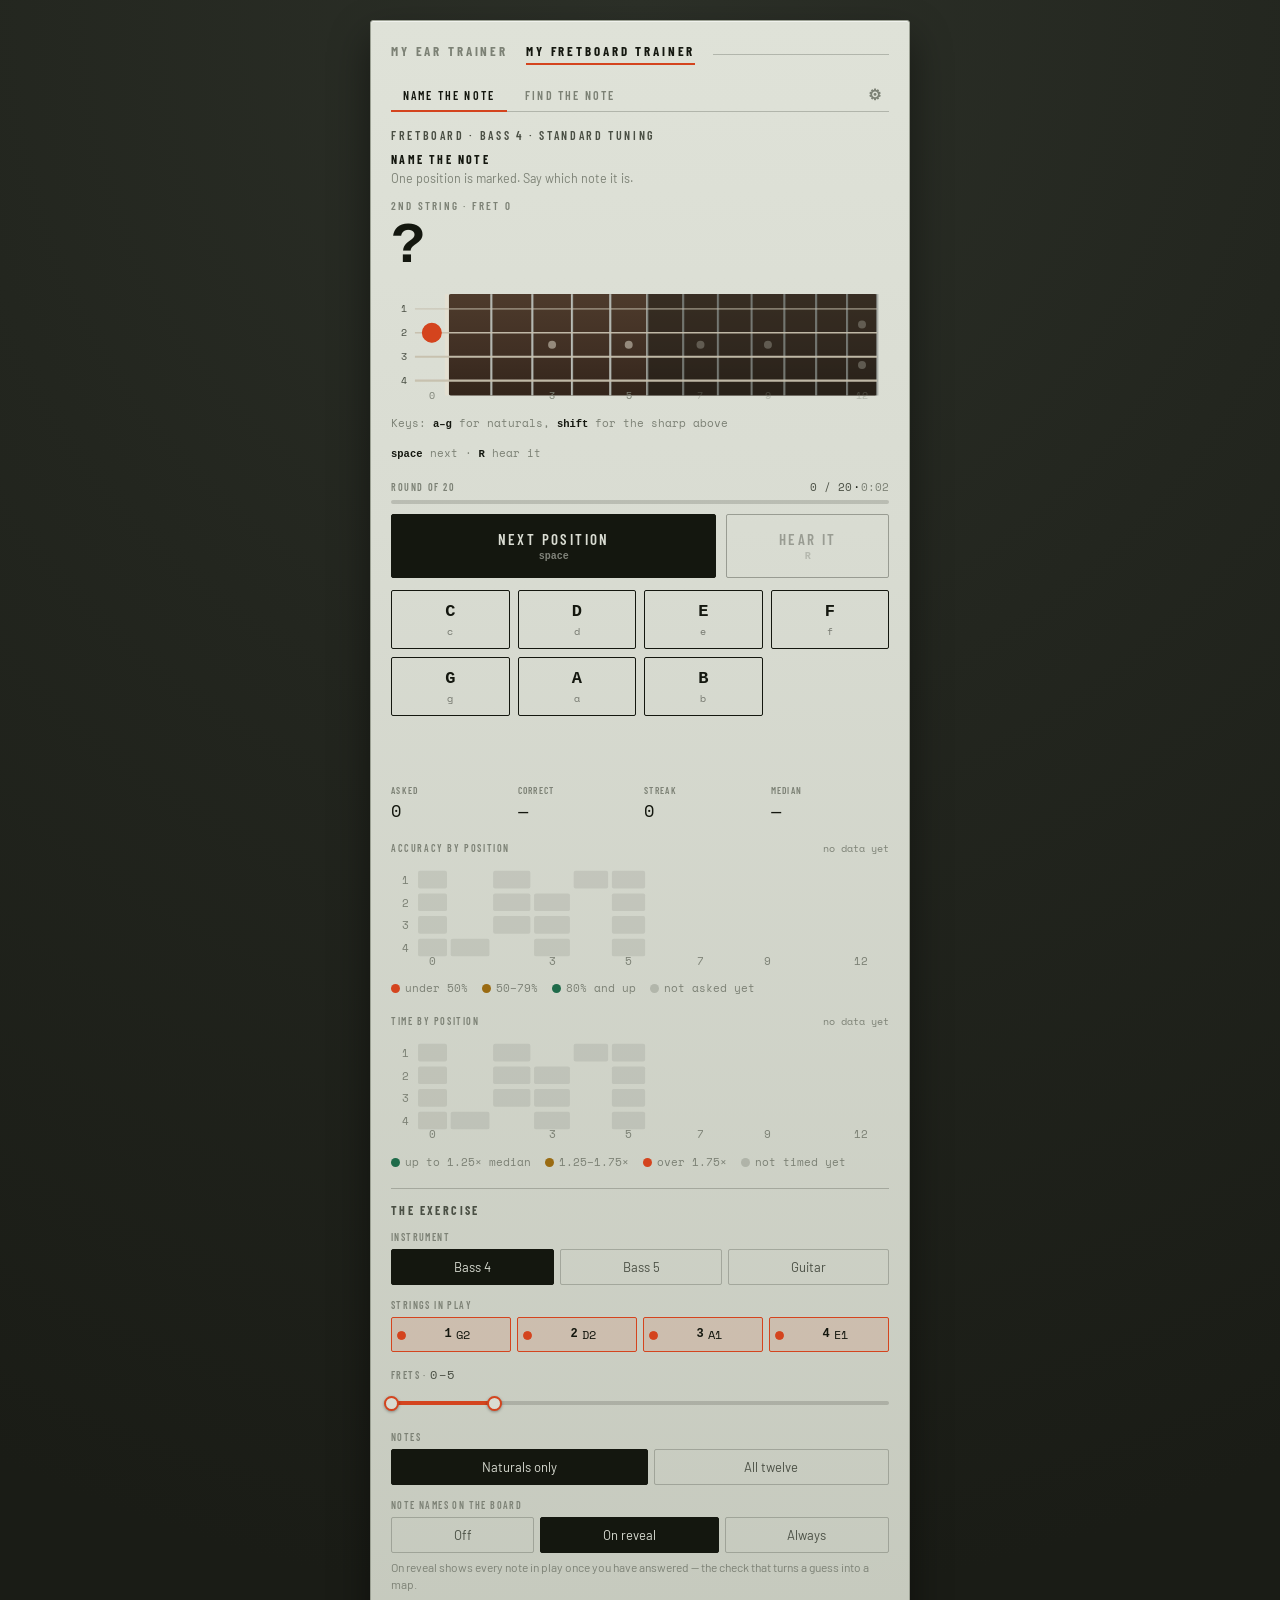
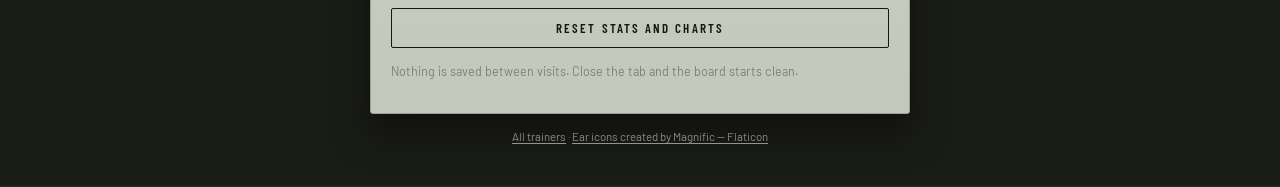
==== commit bf7a630c: "Merge pull request #7 from grgkovac/advice-lead-with-time Lead the round advice with time, and short" ====
--- a/fretboard/index.html
+++ b/fretboard/index.html
@@ -401,6 +401,9 @@
     pool:'nat',                  // 'nat' | 'all'
     labels:'reveal',             // 'off' | 'reveal' | 'always'
     hand:'right',
+    // per mode: a find trial means marking every occurrence of a note, so a
+    // round of the same length takes far longer than naming single positions
+    roundLenBy:{name:20,find:10},
     roundLen:20,
     fx:true, vol:0.5,
     route:'ctx',
@@ -1245,6 +1248,11 @@
   // Judged against the guessing floor, not a flat percentage. Naturals on one
   // string and all twelve across six are not the same test, and scoring 55% on
   // the second is a better night's work than 70% on the first.
+  // Seconds a note: under SPEED_GOOD reads as recall, over SPEED_SLOW as
+  // deriving it from the open string. Deliberately absolute rather than
+  // relative — unlike the heat chart, this is advice about where you should be
+  // getting to, not a picture of where you currently are.
+  var SPEED_GOOD=2.0, SPEED_SLOW=4.0;
   function band(acc,chance){
     if(chance>=0.99) return 'harder';
     var above=(acc-chance)/(1-chance);
@@ -1273,7 +1281,7 @@
     if(off>=0) return 'switch the '+ordString(off)+' string back on';
     if(state.pool==='nat') return 'move to all twelve notes';
     if(state.fretHi<maxFret()) return 'take the window up to fret '+maxFret();
-    return 'work on speed — the median answer time is the thing to push down now';
+    return null;            // nothing left to widen; speed is what remains
   }
   function easeStep(){
     if(state.pool==='all') return 'drop back to naturals only';
@@ -1326,27 +1334,40 @@
     var wN=worst(r.byNote,function(k){ return nameOf(Number(k)); });
     var window_=state.fretLo+'\u2013'+state.fretHi;
 
+    // Time leads. Accuracy saturates early on a neck you half know — you can sit
+    // at 90% for weeks while still counting up from the open string — so the
+    // number that still has somewhere to go is the one worth reading first.
+    var med=d.times.length>=3?median(d.times)/1000:0;
+    var fast=med>0&&med<=SPEED_GOOD, slow=med>SPEED_SLOW;
+    if(med){
+      say='Median <b>'+med.toFixed(1)+'s</b> a note. ';
+      if(slow&&b!=='easier') say+='That is long enough to be counting up from the open string rather than knowing it. ';
+      else if(fast) say+='That is recall rather than working it out. ';
+    }
+
     if(b==='harder'){
-      say='Frets <b>'+window_+'</b> are not costing you much any more. Time to '+
-          '<b>'+nextStep()+'</b>. Somewhere around 70 to 80% is where the learning happens.';
+      var step=nextStep();
+      say+='Frets <b>'+window_+'</b> are not costing you much any more. ';
+      if(step) say+='Time to <b>'+step+'</b>. ';
+      // the whole point of asking for this: once accuracy is there, speed is
+      // the only axis left, and saying so is more use than another percentage
+      if(!fast) say+='Accuracy is there, so <b>speed is the thing to push now</b> — '+
+        'under '+SPEED_GOOD.toFixed(1)+'s a note is the mark.';
+      else if(!step) say+='Neck, notes and speed are all where you want them.';
+      else say+='Somewhere around 70 to 80% is where the learning happens.';
     } else if(b==='hold'){
-      say='This is the right level — stretched but not guessing. Another round on frets '+
+      say+='This is the right level — stretched but not guessing. Another round on frets '+
           '<b>'+window_+'</b> is the useful thing to do.';
     } else if(b==='ease'){
-      say='Hard going on frets <b>'+window_+'</b>, though clearly above the '+
+      say+='Hard going on frets <b>'+window_+'</b>, though clearly above the '+
           Math.round(chance*100)+'% guessing would give you. Staying here is fine; so is easing off.';
     } else {
-      say='At '+Math.round(acc*100)+'% you are near the '+Math.round(chance*100)+
+      say+='At '+Math.round(acc*100)+'% you are near the '+Math.round(chance*100)+
           '% that guessing scores, so there is little to learn from here. Better to <b>'+
           easeStep()+'</b> and build back up.';
     }
     if(wS&&wS.a<0.6) say+=' Your '+wS.label+' is the weak one at '+Math.round(wS.a*100)+'%.';
     if(wN&&wN.a<0.6) say+=' <b>'+wN.label+'</b> is the note that keeps catching you out.';
-    if(d.times.length>=5){
-      var med=median(d.times)/1000;
-      if(med>6&&acc>0.75) say+=' You are getting them right but taking '+med.toFixed(1)+
-        's — that is counting up from the open string. The aim is to know it, not derive it.';
-    }
     var sig=settingsSig();
     if(d.last&&d.last.sig===sig&&d.last.ms>0){
       var diff=(d.last.ms-ms)/1000;
@@ -1561,6 +1582,9 @@
 
   function setMode(m){
     state.mode=m;
+    state.roundLen=state.roundLenBy[m];
+    el('roundLen').value=state.roundLen;
+    el('roundLenVal').textContent=state.roundLen;
     el('tabName').setAttribute('aria-selected',m==='name'?'true':'false');
     el('tabFind').setAttribute('aria-selected',m==='find'?'true':'false');
     if(m==='name'){
@@ -1686,6 +1710,7 @@
 
   el('roundLen').addEventListener('input',function(){
     state.roundLen=Number(this.value);
+    state.roundLenBy[state.mode]=state.roundLen;
     el('roundLenVal').textContent=state.roundLen;
     progress();
   });
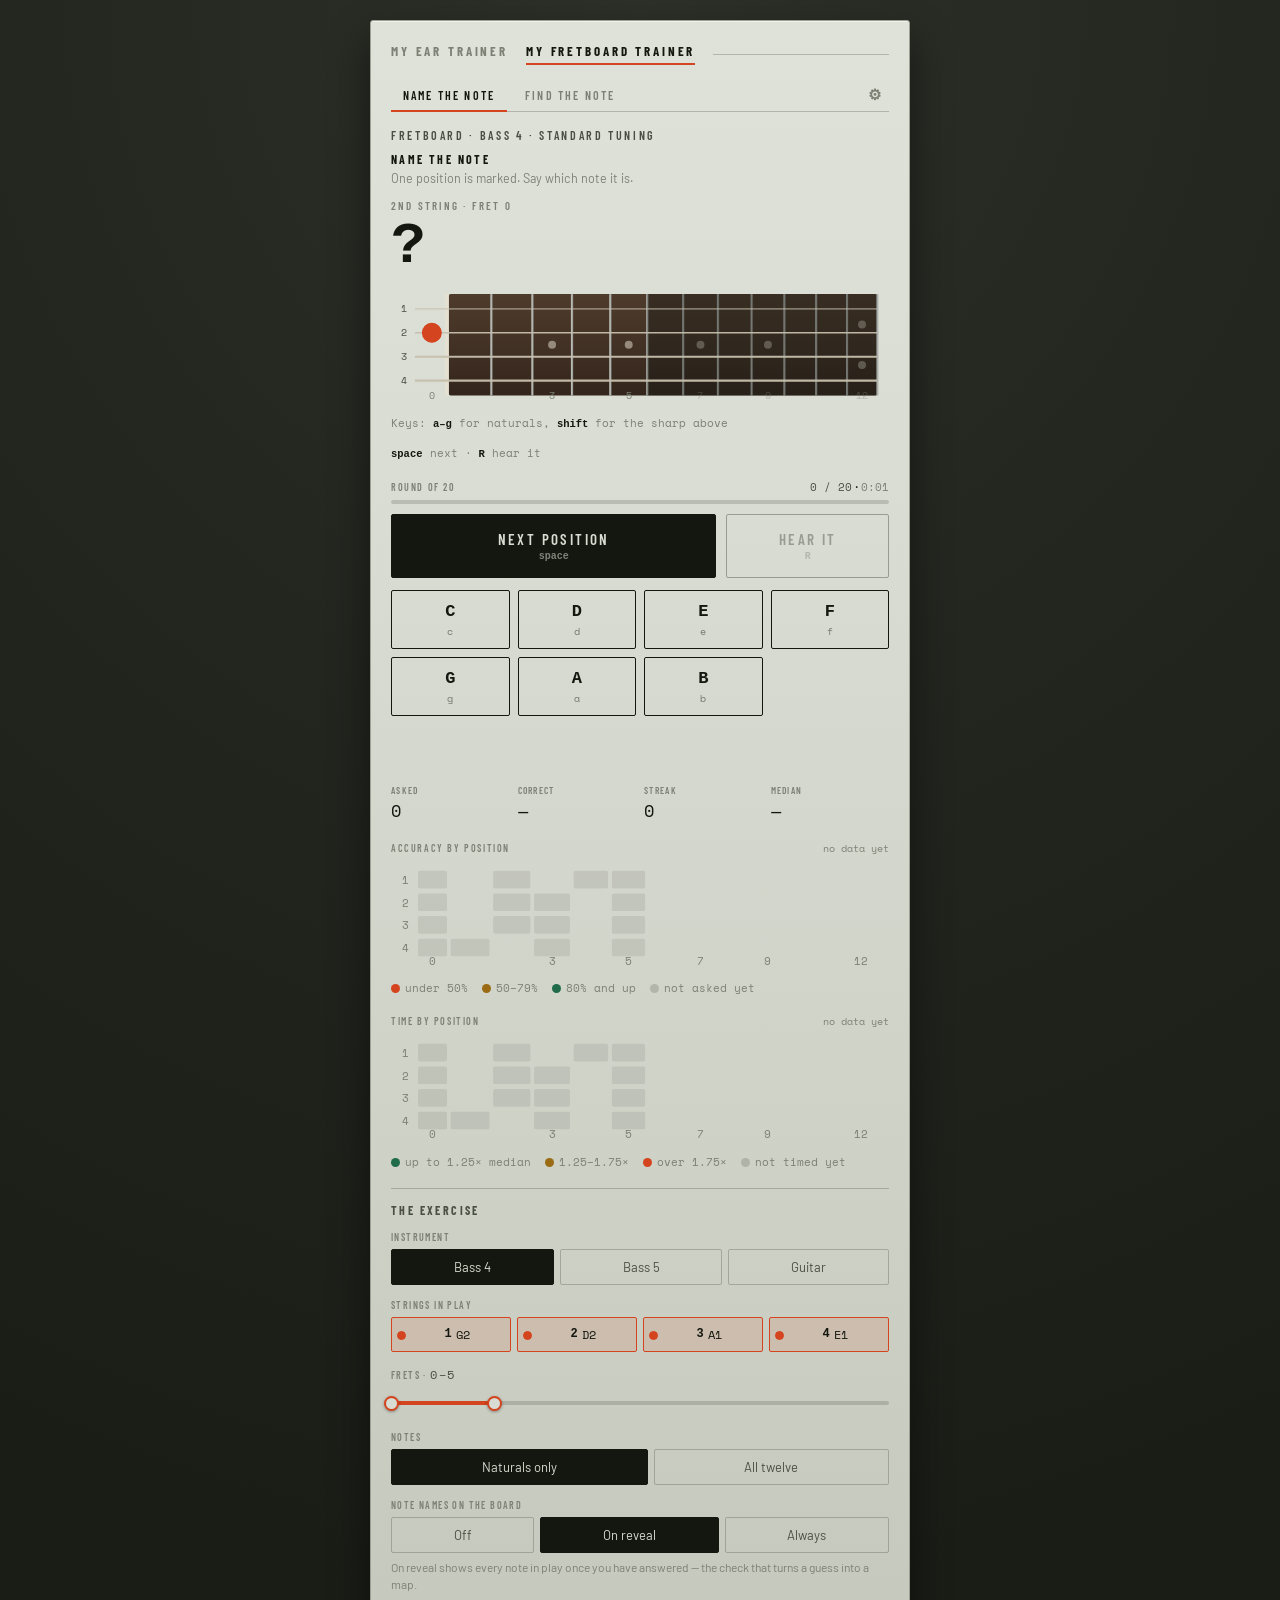
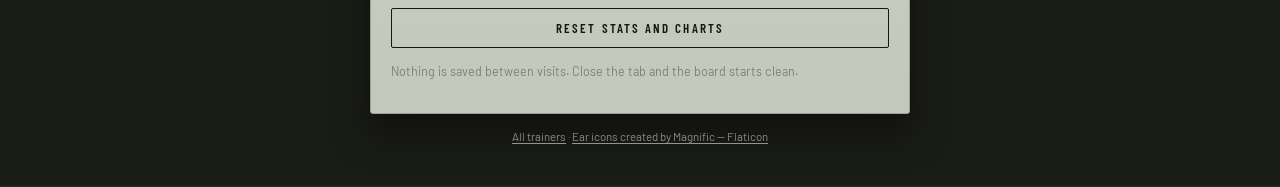
==== commit ebeee6ee: "Separate the answer note from the feedback burst The three-way Note/Blip/Off conflated two things. S" ====
--- a/fretboard/index.html
+++ b/fretboard/index.html
@@ -212,7 +212,15 @@
         <button data-fx="on" aria-pressed="true">On</button>
         <button data-fx="off" aria-pressed="false">Off</button>
       </div>
-      <p class="set-hint">Notes as you mark them, the note you were asked for, and a thud when you get one wrong.</p>
+      <p class="set-hint">Notes as you mark them, and the note you were asked for.</p>
+    </div>
+    <div class="set-row">
+      <div class="set-lab">Feedback sound</div>
+      <div class="seg" id="fbSeg">
+        <button data-fb="on" aria-pressed="true">On</button>
+        <button data-fb="off" aria-pressed="false">Off</button>
+      </div>
+      <p class="set-hint">The dull thud that marks a wrong answer. Off leaves the notes playing on their own.</p>
     </div>
     <div class="set-row">
       <div class="set-lab">Volume · <span class="slider-val" id="volVal">50%</span></div>
@@ -405,7 +413,7 @@
     // round of the same length takes far longer than naming single positions
     roundLenBy:{name:20,find:10},
     roundLen:20,
-    fx:true, vol:0.5,
+    fx:true, fb:true, vol:0.5,
     route:'ctx',
     trial:null,                  // {s,f,midi,pc,target,answered,pick,ok,t0}
     dialog:null,
@@ -623,23 +631,24 @@
     // the fallback is for a context that will not wake, not a permanent verdict
     if(state.route==='element'&&A.isRunning()) state.route='webaudio';
     var c=state.route==='element'?null:ensureCtx();
+    var thud=fail&&state.fb;
     if(c){
-      if(fail) scheduleThud(c,c.currentTime+0.03);
+      if(thud) scheduleThud(c,c.currentTime+0.03);
       // resume() is async and often still reads 'suspended' right here on the
       // first gesture. Schedule anyway; only fall back if it never wakes.
-      scheduleNote(f,c.currentTime+0.05+(fail?THUD_LEAD:0),DUR);
+      scheduleNote(f,c.currentTime+0.05+(thud?THUD_LEAD:0),DUR);
       if(c.state!=='running'){
         setTimeout(function(){
           if(c.state!=='running'&&state.route!=='element'){
             alog('context never resumed, switching to audio element');
             state.route='element';
-            playViaElement(f,fail);
+            playViaElement(f,thud);
           }
         },350);
       }
     } else {
       state.route='element';
-      playViaElement(f,fail);
+      playViaElement(f,thud);
     }
   }
 
@@ -1694,6 +1703,7 @@
   onSeg('themeSeg','theme',function(v){ document.documentElement.setAttribute('data-theme',v); });
   onSeg('handSeg','hand',function(v){ state.hand=v; drawBoard(); });
   onSeg('fxSeg','fx',function(v){ state.fx=(v==='on'); });
+  onSeg('fbSeg','fb',function(v){ state.fb=(v==='on'); });
 
   el('stringChips').addEventListener('click',function(e){
     var b=e.target;
